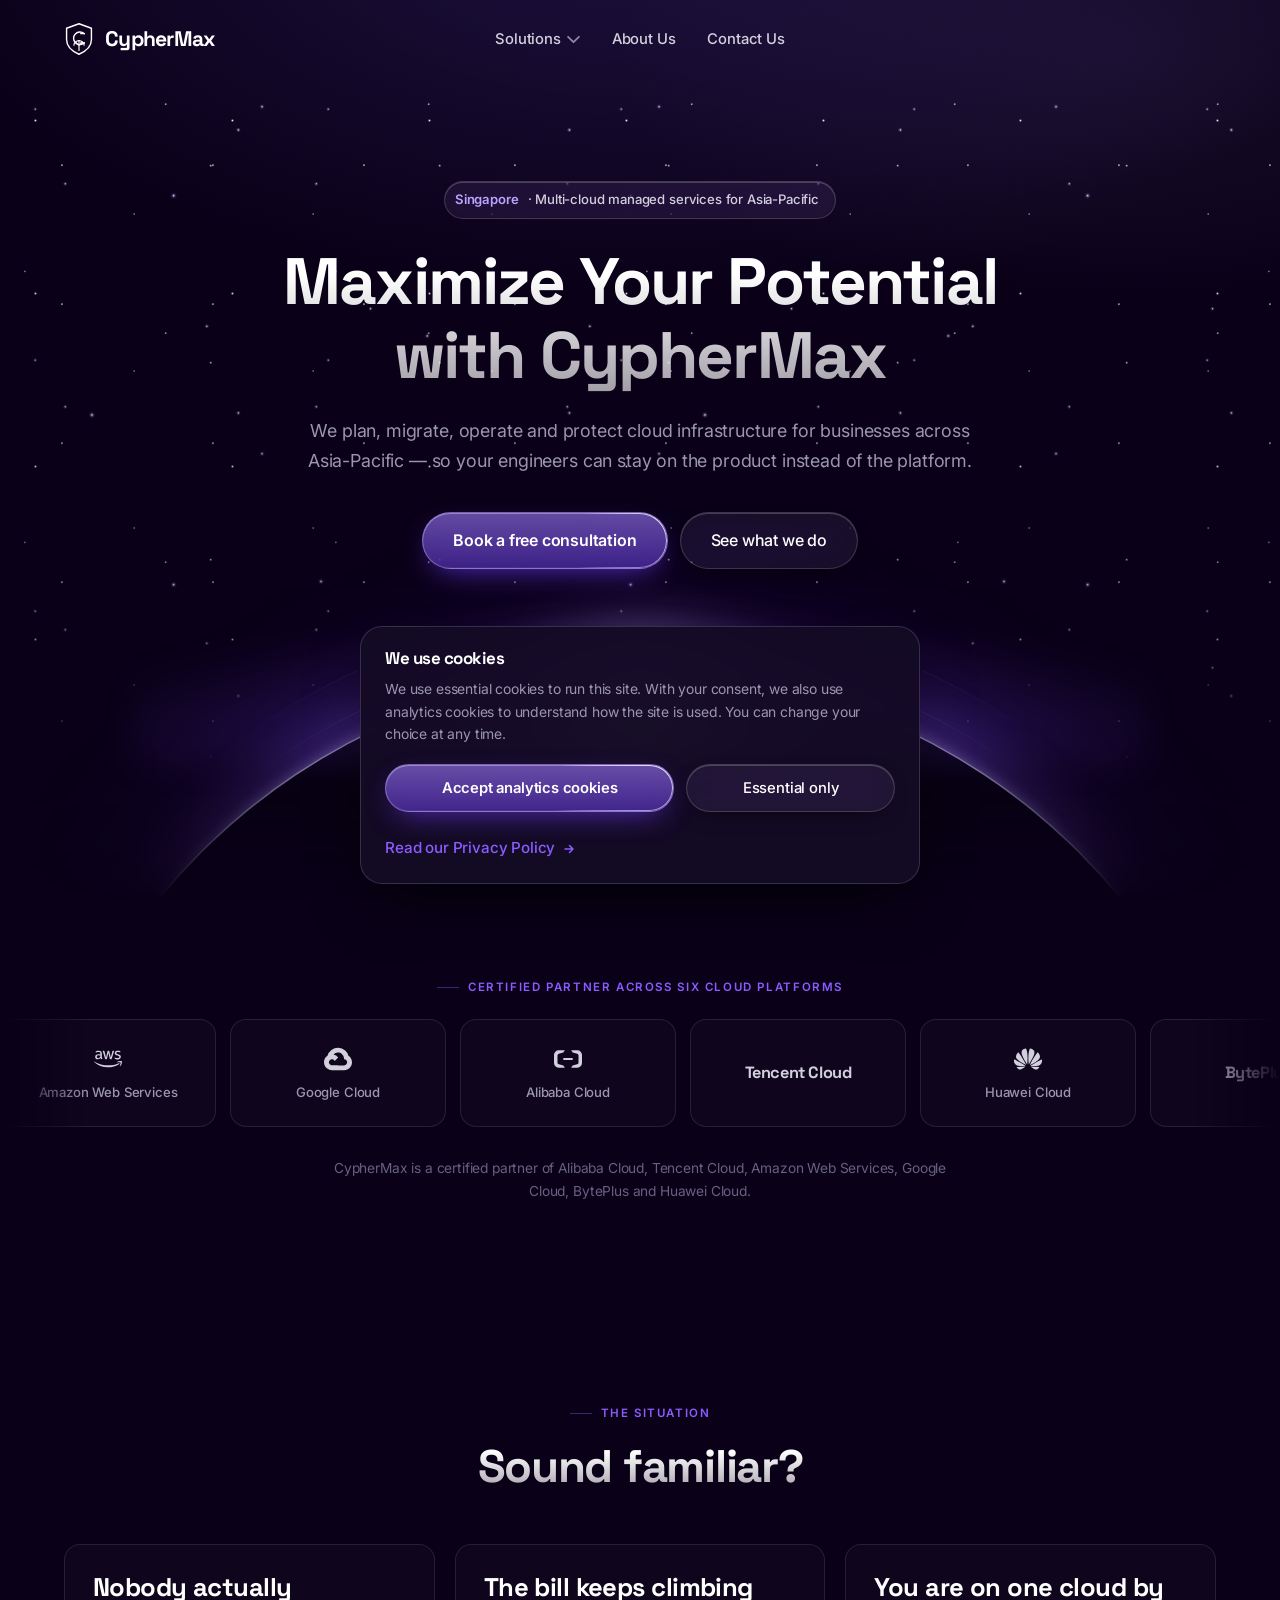
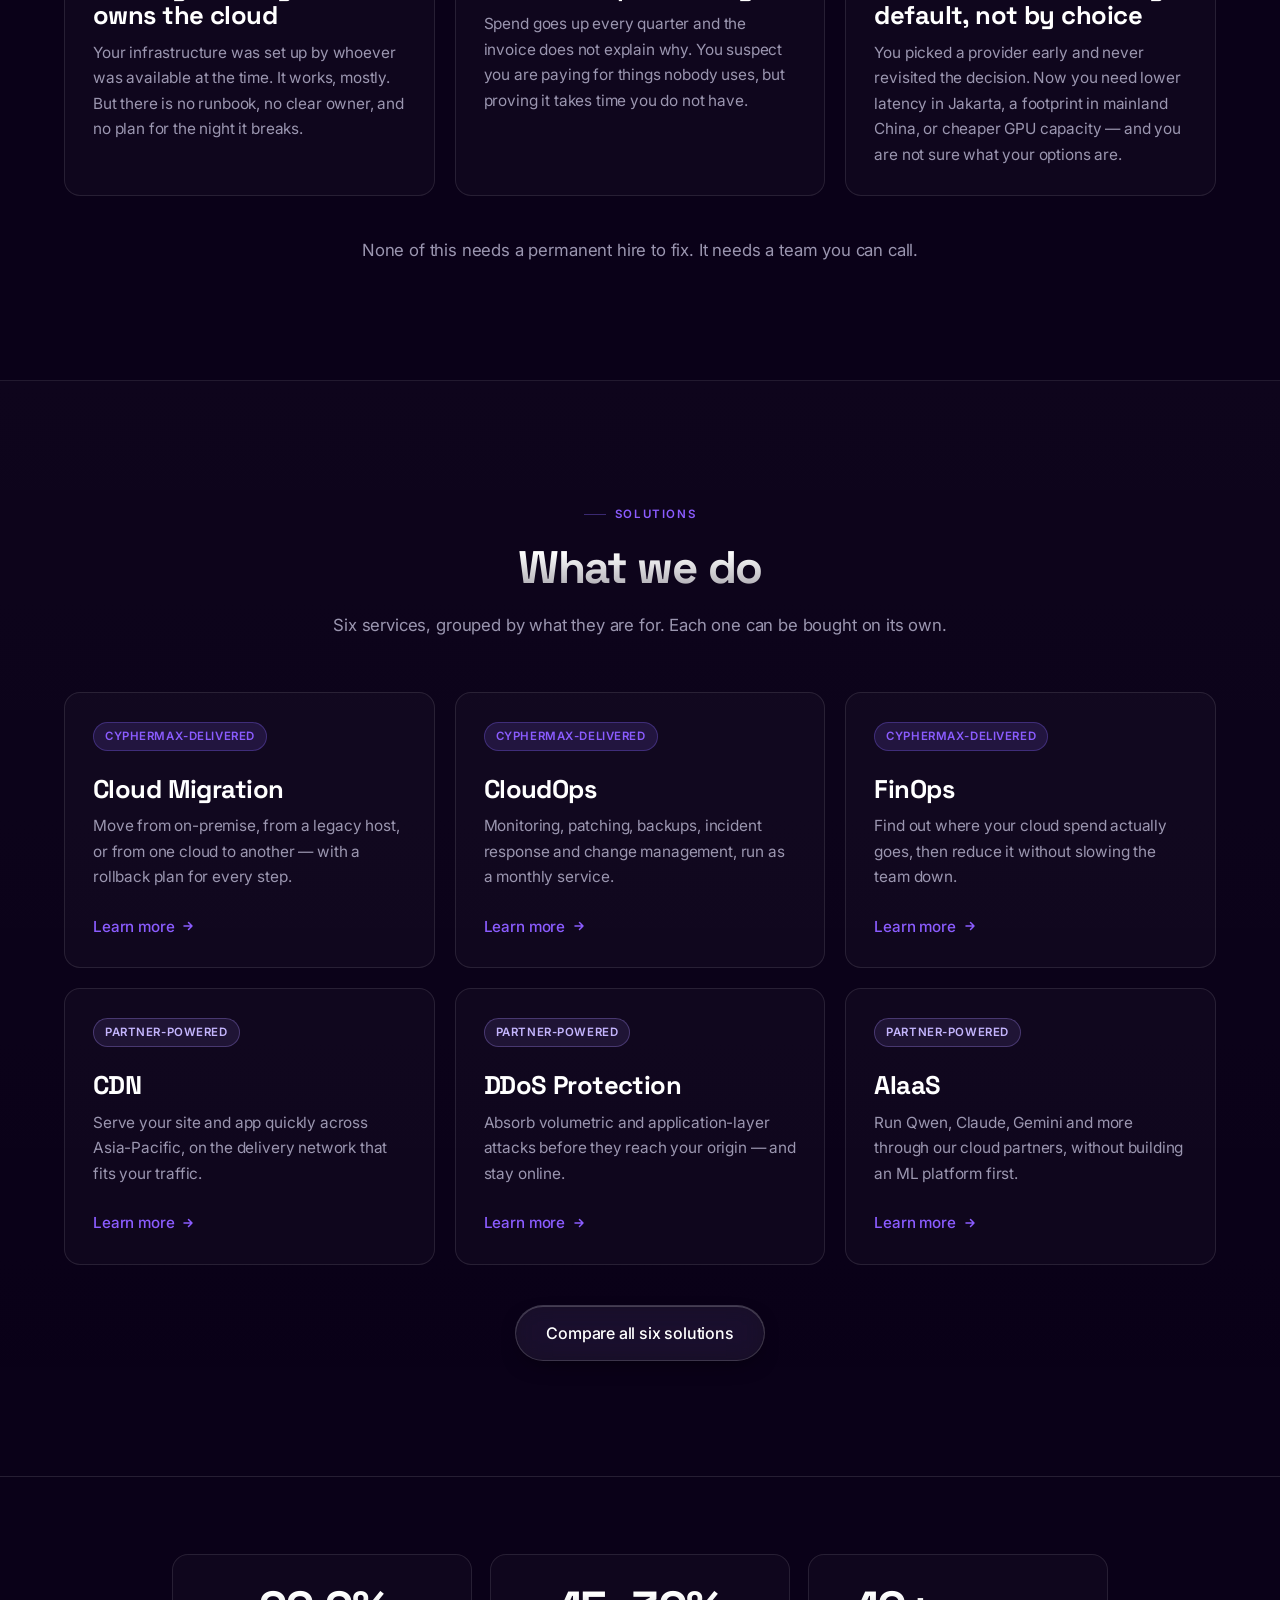
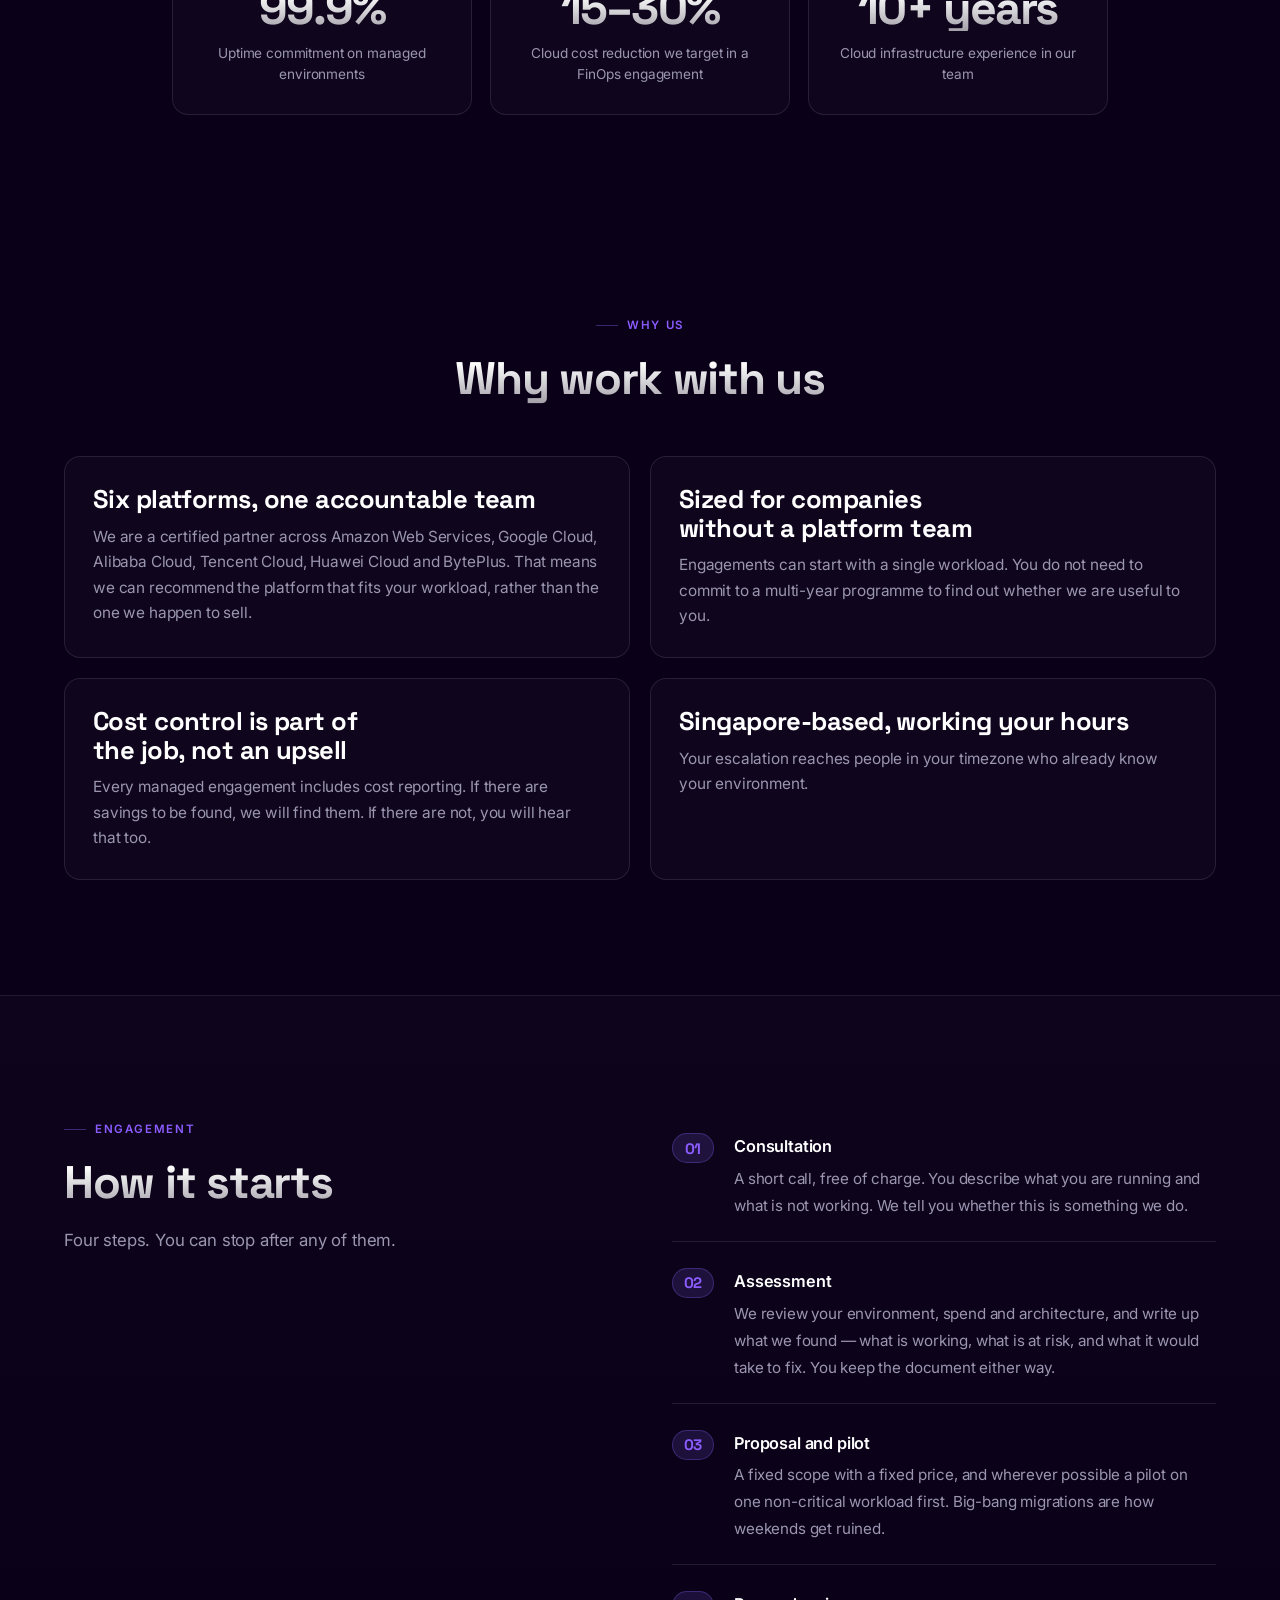
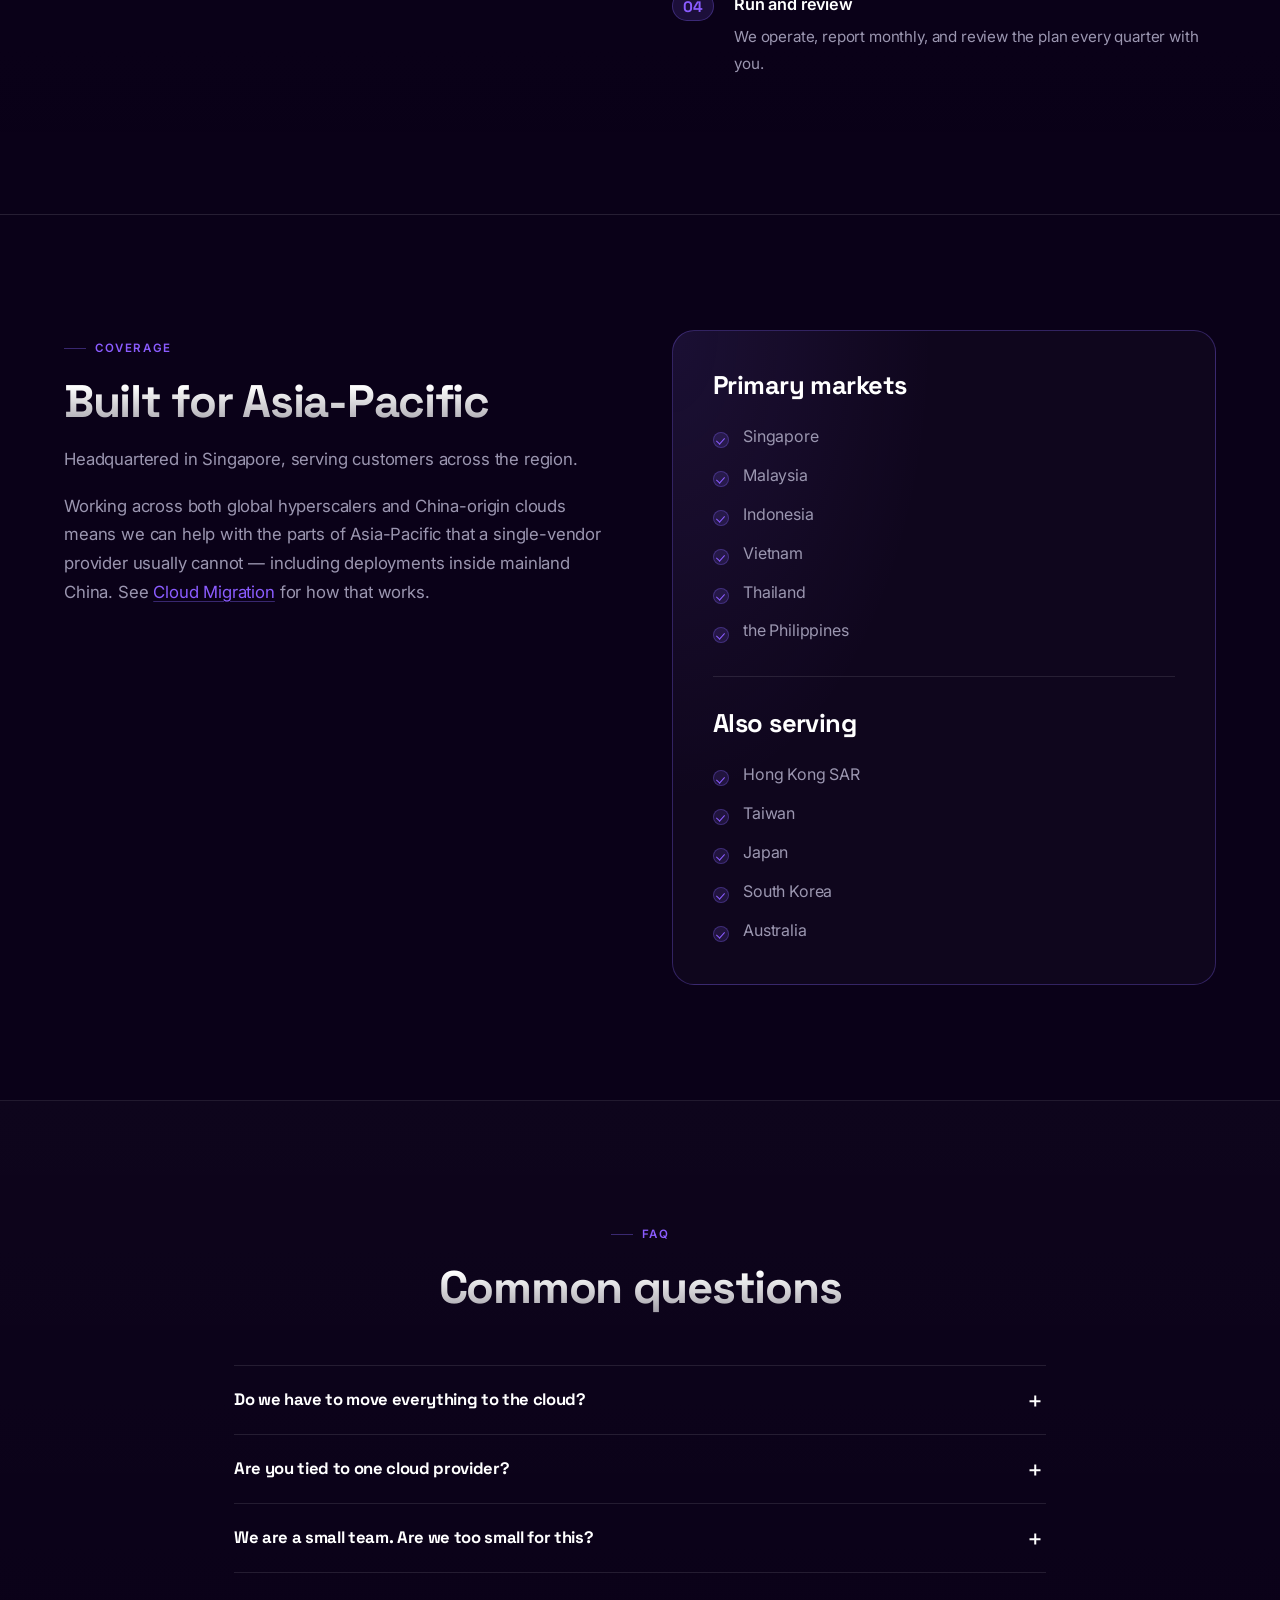
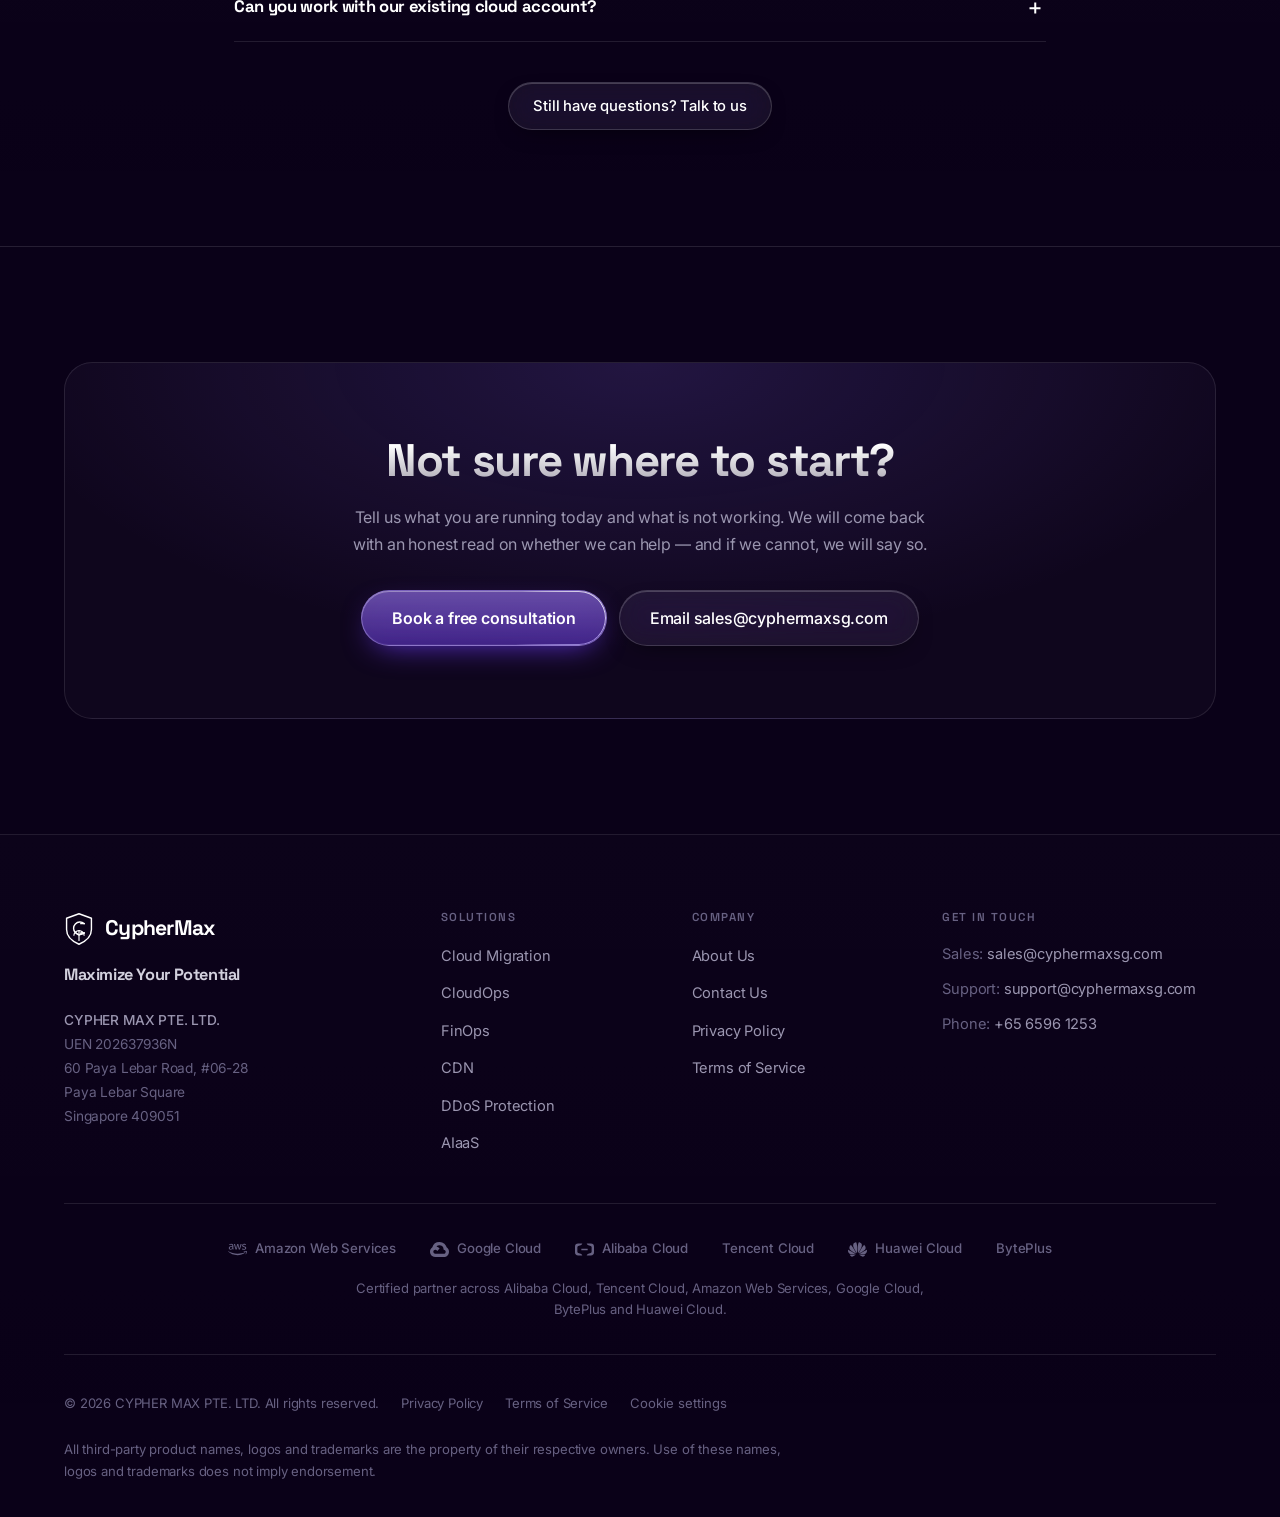
==== index.html @ ac2044a5 "First Commit" ====
<!DOCTYPE html>
<html lang="en-SG">
<head>
<meta charset="utf-8">
<meta name="viewport" content="width=device-width, initial-scale=1">
<title>CypherMax | Multi-Cloud Managed Services in Singapore</title>
<meta name="description" content="Singapore-based multi-cloud managed service provider for Asia-Pacific businesses. Cloud migration, CloudOps, FinOps, CDN, DDoS protection and AIaaS.">
<link rel="canonical" href="https://cyphermaxsg.com/">

<meta property="og:type" content="website">
<meta property="og:site_name" content="CypherMax">
<meta property="og:locale" content="en_SG">
<meta property="og:url" content="https://cyphermaxsg.com/">
<meta property="og:title" content="CypherMax — Maximize Your Potential">
<meta property="og:description" content="Migration, operations, cost control, delivery and protection across six certified cloud platforms.">
<meta property="og:image" content="https://cyphermaxsg.com/assets/og-image.png">
<meta name="twitter:card" content="summary_large_image">
<meta name="twitter:title" content="CypherMax — Maximize Your Potential">
<meta name="twitter:description" content="Migration, operations, cost control, delivery and protection across six certified cloud platforms.">
<meta name="twitter:image" content="https://cyphermaxsg.com/assets/og-image.png">

<link rel="icon" href="assets/favicon.svg" type="image/svg+xml">
<link rel="preconnect" href="https://fonts.googleapis.com">
<link rel="preconnect" href="https://fonts.gstatic.com" crossorigin>
<link rel="stylesheet" href="https://fonts.googleapis.com/css2?family=Inter:wght@400;500;600&family=Space+Grotesk:wght@700&display=swap">
<link rel="stylesheet" href="assets/css/style.css">

<script type="application/ld+json">
{
  "@context": "https://schema.org",
  "@type": "Organization",
  "name": "CypherMax",
  "legalName": "CYPHER MAX PTE. LTD.",
  "url": "https://cyphermaxsg.com/",
  "logo": "https://cyphermaxsg.com/assets/favicon.svg",
  "telephone": "+6565961253",
  "email": "sales@cyphermaxsg.com",
  "areaServed": "Asia-Pacific",
  "address": {
    "@type": "PostalAddress",
    "streetAddress": "60 Paya Lebar Road, #06-28, Paya Lebar Square",
    "addressLocality": "Singapore",
    "postalCode": "409051",
    "addressCountry": "SG"
  }
}
</script>
<script type="application/ld+json">
{
  "@context": "https://schema.org",
  "@type": "FAQPage",
  "mainEntity": [
    { "@type": "Question", "name": "Do we have to move everything to the cloud?", "acceptedAnswer": { "@type": "Answer", "text": "No. A lot of our work is helping teams decide what should move, what should stay, and what should simply be switched off. If the answer is \"leave it where it is,\" we will say so." } },
    { "@type": "Question", "name": "Are you tied to one cloud provider?", "acceptedAnswer": { "@type": "Answer", "text": "No. We hold certified partner status across six platforms, which is exactly why we can give you a straight recommendation. The right answer is sometimes to stay where you are." } },
    { "@type": "Question", "name": "We are a small team. Are we too small for this?", "acceptedAnswer": { "@type": "Answer", "text": "Probably not. Most of our customers have between 10 and 250 staff and no dedicated infrastructure team — that is the situation these services are designed for." } },
    { "@type": "Question", "name": "Can you work with our existing cloud account?", "acceptedAnswer": { "@type": "Answer", "text": "Yes. We can operate inside accounts you already own and pay for directly, or bill partner services through CypherMax, whichever you prefer." } }
  ]
}
</script>
</head>
<body>
<a class="skip-link" href="#main">Skip to content</a>

<div data-component="header" data-active="home"></div>

<main id="main">

  <!-- 4.1 Hero -->
  <section class="hero">
    <div class="hero__sky" aria-hidden="true">
      <div class="hero__stars"></div>
      <div class="hero__horizon">
        <div class="hero__arcs"><span></span><span></span><span></span><span></span><span></span></div>
        <div class="hero__dome"></div>
        <div class="hero__aurora"></div>
      </div>
    </div>
    <div class="container hero__inner">
      <p class="hero__badge">
        <b>Singapore</b> · Multi-cloud managed services for Asia-Pacific
      </p>
      <!-- Controlled break after "Potential" so the long H1 never wraps
           arbitrarily on a narrow screen (spec 4.1 design note). -->
      <h1 class="grad-text">Maximize Your Potential<br>with CypherMax</h1>
      <p class="lede">
        We plan, migrate, operate and protect cloud infrastructure for businesses
        across Asia-Pacific &mdash; so your engineers can stay on the product
        instead of the platform.
      </p>
      <div class="btn-row btn-row--center">
        <a class="btn btn--primary btn--lg" href="contact/index.html">Book a free consultation</a>
        <a class="btn btn--ghost btn--lg" href="solutions/index.html">See what we do</a>
      </div>
    </div>
  </section>

  <!-- 4.2 Trust bar -->
  <div data-component="partner-wall"></div>

  <!-- 4.3 Problem -->
  <section class="section">
    <div class="container">
      <div class="section-head section-head--center">
        <p class="eyebrow eyebrow--center">The situation</p>
        <h2 class="grad-text">Sound familiar?</h2>
      </div>

      <div class="grid grid--3">
        <article class="card card--hover" data-reveal>
          <h3 class="card__title">Nobody actually owns the cloud</h3>
          <p class="card__body">
            Your infrastructure was set up by whoever was available at the time.
            It works, mostly. But there is no runbook, no clear owner, and no plan
            for the night it breaks.
          </p>
        </article>
        <article class="card card--hover" data-reveal>
          <h3 class="card__title">The bill keeps climbing</h3>
          <p class="card__body">
            Spend goes up every quarter and the invoice does not explain why. You
            suspect you are paying for things nobody uses, but proving it takes
            time you do not have.
          </p>
        </article>
        <article class="card card--hover" data-reveal>
          <h3 class="card__title">You are on one cloud by default, not by choice</h3>
          <p class="card__body">
            You picked a provider early and never revisited the decision. Now you
            need lower latency in Jakarta, a footprint in mainland China, or
            cheaper GPU capacity &mdash; and you are not sure what your options are.
          </p>
        </article>
      </div>

      <p class="section-intro center mt-40" style="margin-inline:auto">
        None of this needs a permanent hire to fix. It needs a team you can call.
      </p>
    </div>
  </section>

  <!-- 4.4 Solutions grid -->
  <section class="section section--panel">
    <div class="container">
      <div class="section-head section-head--center">
        <p class="eyebrow eyebrow--center">Solutions</p>
        <h2 class="grad-text">What we do</h2>
        <p class="section-intro">Six services, grouped by what they are for. Each one can be bought on its own.</p>
      </div>

      <div class="grid grid--3">
        <a class="card card--hover" href="solutions/cloud-migration/index.html" data-reveal>
          <span class="tag tag--delivered">CypherMax-delivered</span>
          <h3 class="card__title mt-24">Cloud Migration</h3>
          <p class="card__body">
            Move from on-premise, from a legacy host, or from one cloud to another
            &mdash; with a rollback plan for every step.
          </p>
          <span class="link-arrow mt-24" style="display:inline-flex">Learn more
            <svg width="14" height="14" viewBox="0 0 14 14" fill="none" aria-hidden="true"><path d="M3 7h8M7.5 3.5 11 7l-3.5 3.5" stroke="currentColor" stroke-width="1.5" stroke-linecap="round" stroke-linejoin="round"/></svg>
          </span>
        </a>

        <a class="card card--hover" href="solutions/cloudops/index.html" data-reveal>
          <span class="tag tag--delivered">CypherMax-delivered</span>
          <h3 class="card__title mt-24">CloudOps</h3>
          <p class="card__body">
            Monitoring, patching, backups, incident response and change management,
            run as a monthly service.
          </p>
          <span class="link-arrow mt-24" style="display:inline-flex">Learn more
            <svg width="14" height="14" viewBox="0 0 14 14" fill="none" aria-hidden="true"><path d="M3 7h8M7.5 3.5 11 7l-3.5 3.5" stroke="currentColor" stroke-width="1.5" stroke-linecap="round" stroke-linejoin="round"/></svg>
          </span>
        </a>

        <a class="card card--hover" href="solutions/finops/index.html" data-reveal>
          <span class="tag tag--delivered">CypherMax-delivered</span>
          <h3 class="card__title mt-24">FinOps</h3>
          <p class="card__body">
            Find out where your cloud spend actually goes, then reduce it without
            slowing the team down.
          </p>
          <span class="link-arrow mt-24" style="display:inline-flex">Learn more
            <svg width="14" height="14" viewBox="0 0 14 14" fill="none" aria-hidden="true"><path d="M3 7h8M7.5 3.5 11 7l-3.5 3.5" stroke="currentColor" stroke-width="1.5" stroke-linecap="round" stroke-linejoin="round"/></svg>
          </span>
        </a>

        <a class="card card--hover" href="solutions/cdn/index.html" data-reveal>
          <span class="tag tag--partner">Partner-powered</span>
          <h3 class="card__title mt-24">CDN</h3>
          <p class="card__body">
            Serve your site and app quickly across Asia-Pacific, on the delivery
            network that fits your traffic.
          </p>
          <span class="link-arrow mt-24" style="display:inline-flex">Learn more
            <svg width="14" height="14" viewBox="0 0 14 14" fill="none" aria-hidden="true"><path d="M3 7h8M7.5 3.5 11 7l-3.5 3.5" stroke="currentColor" stroke-width="1.5" stroke-linecap="round" stroke-linejoin="round"/></svg>
          </span>
        </a>

        <a class="card card--hover" href="solutions/ddos-protection/index.html" data-reveal>
          <span class="tag tag--partner">Partner-powered</span>
          <h3 class="card__title mt-24">DDoS Protection</h3>
          <p class="card__body">
            Absorb volumetric and application-layer attacks before they reach your
            origin &mdash; and stay online.
          </p>
          <span class="link-arrow mt-24" style="display:inline-flex">Learn more
            <svg width="14" height="14" viewBox="0 0 14 14" fill="none" aria-hidden="true"><path d="M3 7h8M7.5 3.5 11 7l-3.5 3.5" stroke="currentColor" stroke-width="1.5" stroke-linecap="round" stroke-linejoin="round"/></svg>
          </span>
        </a>

        <a class="card card--hover" href="solutions/aiaas/index.html" data-reveal>
          <span class="tag tag--partner">Partner-powered</span>
          <h3 class="card__title mt-24">AIaaS</h3>
          <p class="card__body">
            Run Qwen, Claude, Gemini and more through our cloud partners, without
            building an ML platform first.
          </p>
          <span class="link-arrow mt-24" style="display:inline-flex">Learn more
            <svg width="14" height="14" viewBox="0 0 14 14" fill="none" aria-hidden="true"><path d="M3 7h8M7.5 3.5 11 7l-3.5 3.5" stroke="currentColor" stroke-width="1.5" stroke-linecap="round" stroke-linejoin="round"/></svg>
          </span>
        </a>
      </div>

      <div class="btn-row btn-row--center mt-40">
        <a class="btn btn--ghost btn--lg" href="solutions/index.html">Compare all six solutions</a>
      </div>
    </div>
  </section>

  <!-- 4.5 Stats band -->
  <div data-component="stats"></div>

  <!-- 4.6 Why CypherMax -->
  <section class="section">
    <div class="container">
      <div class="section-head section-head--center">
        <p class="eyebrow eyebrow--center">Why us</p>
        <h2 class="grad-text">Why work with us</h2>
      </div>

      <div class="grid grid--2">
        <article class="card" data-reveal>
          <h3 class="card__title">Six platforms, one accountable team</h3>
          <p class="card__body">
            We are a certified partner across Amazon Web Services, Google Cloud,
            Alibaba Cloud, Tencent Cloud, Huawei Cloud and BytePlus. That means we
            can recommend the platform that fits your workload, rather than the one
            we happen to sell.
          </p>
        </article>
        <article class="card" data-reveal>
          <h3 class="card__title">Sized for companies without a platform team</h3>
          <p class="card__body">
            Engagements can start with a single workload. You do not need to commit
            to a multi-year programme to find out whether we are useful to you.
          </p>
        </article>
        <article class="card" data-reveal>
          <h3 class="card__title">Cost control is part of the job, not an upsell</h3>
          <p class="card__body">
            Every managed engagement includes cost reporting. If there are savings
            to be found, we will find them. If there are not, you will hear that too.
          </p>
        </article>
        <article class="card" data-reveal>
          <h3 class="card__title">Singapore-based, working your hours</h3>
          <p class="card__body">
            Your escalation reaches people in your timezone who already know your
            environment.<!--
            Appended only when contact.businessHours is set; omitted entirely
            rather than hedged when it is empty (spec 4.6).
         --><span data-param-if="contact.businessHours"> We are available <span data-param="contact.businessHours"></span>.</span>
          </p>
        </article>
      </div>
    </div>
  </section>

  <!-- 4.7 How an engagement works -->
  <section class="section section--panel">
    <div class="container">
      <div class="split">
        <div>
          <p class="eyebrow">Engagement</p>
          <h2 class="grad-text">How it starts</h2>
          <p class="section-intro">Four steps. You can stop after any of them.</p>
        </div>

        <ol class="steps" data-reveal>
          <li>
            <span class="steps__title">Consultation</span>
            <span class="steps__body">
              <span data-param-if="commitments.consultationDuration">A <span data-param="commitments.consultationDuration"></span> call, free of charge.</span><span data-param-else="commitments.consultationDuration">A short call, free of charge.</span>
              You describe what you are running and what is not working. We tell you
              whether this is something we do.
            </span>
          </li>
          <li>
            <span class="steps__title">Assessment</span>
            <span class="steps__body">
              We review your environment, spend and architecture, and write up what
              we found &mdash; what is working, what is at risk, and what it would
              take to fix. You keep the document either way.
            </span>
          </li>
          <li>
            <span class="steps__title">Proposal and pilot</span>
            <span class="steps__body">
              A fixed scope with a fixed price, and wherever possible a pilot on one
              non-critical workload first. Big-bang migrations are how weekends get
              ruined.
            </span>
          </li>
          <li>
            <span class="steps__title">Run and review</span>
            <span class="steps__body">
              We operate, report monthly, and review the plan every quarter with you.
            </span>
          </li>
        </ol>
      </div>
    </div>
  </section>

  <!-- 4.8 Coverage -->
  <section class="section">
    <div class="container">
      <div class="split">
        <div>
          <p class="eyebrow">Coverage</p>
          <h2 class="grad-text">Built for Asia-Pacific</h2>
          <p class="section-intro">
            Headquartered in Singapore, serving customers across the region.
          </p>
          <p class="section-intro">
            Working across both global hyperscalers and China-origin clouds means we
            can help with the parts of Asia-Pacific that a single-vendor provider
            usually cannot &mdash; including deployments inside mainland China. See
            <a class="link-underline" href="solutions/cloud-migration/index.html">Cloud Migration</a>
            for how that works.
          </p>
        </div>

        <div class="panel panel--accent" data-reveal>
          <h3 class="card__title">Primary markets</h3>
          <ul class="check-list mt-24">
            <li>Singapore</li>
            <li>Malaysia</li>
            <li>Indonesia</li>
            <li>Vietnam</li>
            <li>Thailand</li>
            <li>the Philippines</li>
          </ul>
          <hr class="mt-32">
          <h3 class="card__title mt-32">Also serving</h3>
          <ul class="check-list mt-24">
            <li>Hong Kong SAR</li>
            <li>Taiwan</li>
            <li>Japan</li>
            <li>South Korea</li>
            <li>Australia</li>
          </ul>
        </div>
      </div>
    </div>
  </section>

  <!--
    4.9 Customer proof — HIDE UNTIL REAL.
    The component is built but gated behind features.customerProof, which ships
    false. Do not switch it on until there is a real, written, approved
    reference: an empty or fabricated proof section is worse than none. A
    customer logo also needs that customer's written permission, obtained at
    the same time as the quote.
  -->
  <section class="section" data-feature="customerProof">
    <div class="container">
      <div class="section-head section-head--center">
        <h2 class="grad-text">What customers say</h2>
      </div>
      <div class="panel center">
        <p class="lede" style="margin-inline:auto">&ldquo;&rdquo;</p>
        <p class="faint mt-24">&mdash;</p>
      </div>
    </div>
  </section>

  <!-- 4.10 Home FAQ -->
  <section class="section section--panel">
    <div class="container container--narrow">
      <div class="section-head section-head--center">
        <p class="eyebrow eyebrow--center">FAQ</p>
        <h2 class="grad-text">Common questions</h2>
      </div>

      <div class="faq">
        <div class="faq__item">
          <button class="faq__q" type="button" aria-expanded="false" aria-controls="faq-home-1">
            Do we have to move everything to the cloud?
            <span class="faq__icon" aria-hidden="true"></span>
          </button>
          <div class="faq__a" id="faq-home-1" data-open="false"><div>
            <p>No. A lot of our work is helping teams decide what should move, what
            should stay, and what should simply be switched off. If the answer is
            &ldquo;leave it where it is,&rdquo; we will say so.</p>
          </div></div>
        </div>

        <div class="faq__item">
          <button class="faq__q" type="button" aria-expanded="false" aria-controls="faq-home-2">
            Are you tied to one cloud provider?
            <span class="faq__icon" aria-hidden="true"></span>
          </button>
          <div class="faq__a" id="faq-home-2" data-open="false"><div>
            <p>No. We hold certified partner status across six platforms, which is
            exactly why we can give you a straight recommendation. The right answer
            is sometimes to stay where you are.</p>
          </div></div>
        </div>

        <div class="faq__item">
          <button class="faq__q" type="button" aria-expanded="false" aria-controls="faq-home-3">
            We are a small team. Are we too small for this?
            <span class="faq__icon" aria-hidden="true"></span>
          </button>
          <div class="faq__a" id="faq-home-3" data-open="false"><div>
            <p>Probably not. Most of our customers have between 10 and 250 staff and
            no dedicated infrastructure team &mdash; that is the situation these
            services are designed for.</p>
          </div></div>
        </div>

        <div class="faq__item">
          <!-- TBD (register 17, "Service scope"): confirm which commercial
               arrangements are actually supported at launch before this answer
               is relied on in a sales conversation. -->
          <button class="faq__q" type="button" aria-expanded="false" aria-controls="faq-home-4">
            Can you work with our existing cloud account?
            <span class="faq__icon" aria-hidden="true"></span>
          </button>
          <div class="faq__a" id="faq-home-4" data-open="false"><div>
            <p>Yes. We can operate inside accounts you already own and pay for
            directly, or bill partner services through CypherMax, whichever you
            prefer.</p>
          </div></div>
        </div>
      </div>

      <div class="btn-row btn-row--center mt-40">
        <a class="btn btn--ghost" href="contact/index.html">Still have questions? Talk to us</a>
      </div>
    </div>
  </section>

  <!-- 4.11 Closing -->
  <div data-component="cta-band"></div>

</main>

<div data-component="footer"></div>

<!-- 3.6 Cookie banner -->

<script src="assets/js/params.js"></script>
<script src="assets/js/marks.js"></script>
<script src="assets/js/site.js"></script>
</body>
</html>
---- assets/css/style.css ----
/* ==========================================================================
   CypherMax — design system
   --------------------------------------------------------------------------
   Visual language adapted from the wope.com reference: deep violet-black base,
   a glowing horizon behind the home hero, gradient-filled headings, hairline
   borders, and frosted-glass controls.

   Palette follows the reference directly — #0a0118 ground, #713dff accent.
   Note this is warmer than the navy shield mark; once the designer confirms the
   brand hex values (spec B8), expect to retune --accent and the horizon glow
   together, since the glow is built from the accent family.

   Type: Space Grotesk (display) + Inter (UI/body). The reference uses Rebond
   Grotesque, which is a licensed commercial face from Extratype and cannot be
   used without a purchased licence — Space Grotesk is the closest open
   substitute at the weights and tracking we need.
   ========================================================================== */

/* --------------------------------------------------------------------------
   1. Tokens
   -------------------------------------------------------------------------- */
:root {
  /* Surface ramp — deep violet-black, matching the reference */
  --bg:             #0a0118;
  --bg-elev:        #140b25;
  --bg-panel:       #170d2a;

  --surface-1:      rgba(255, 255, 255, .022);
  --surface-2:      rgba(255, 255, 255, .04);
  --surface-3:      rgba(255, 255, 255, .06);

  --border:         rgba(255, 255, 255, .10);
  --border-strong:  rgba(169, 163, 194, .24);
  --border-accent:  rgba(133, 102, 255, .30);

  /* Text ramp */
  --text:           #ffffff;
  --text-2:         #d2d0dd;
  --text-muted:     #9b96b0;
  --text-faint:     #676182;

  /* Accent */
  --accent:         #8b5cff;
  --accent-2:       #b9a3ff;
  --accent-soft:    rgba(133, 102, 255, .15);
  --accent-line:    rgba(133, 102, 255, .38);
  --accent-grad:    linear-gradient(120deg, #713dff 0%, #9d6bff 100%);

  /* Status */
  --danger:         #ff6b6b;
  --danger-soft:    rgba(255, 107, 107, .12);

  /* Type */
  --font-display: 'Space Grotesk', 'Inter', system-ui, -apple-system, 'Segoe UI', sans-serif;
  --font-body:    'Inter', system-ui, -apple-system, 'Segoe UI', Roboto, sans-serif;

  /* Rhythm */
  --container: 1200px;
  --gutter: 24px;
  --section-y: clamp(72px, 9vw, 124px);
  --radius-sm: 10px;
  --radius:    16px;
  --radius-lg: 22px;
  --radius-pill: 999px;

  /* The reference's signature control glow: a soft radial lift from below. */
  --glow-inset: radial-gradient(107.5% 107.5% at 50% 215%, rgba(255, 255, 255, .22) 0%, rgba(255, 255, 255, 0) 100%);

  --ease: cubic-bezier(.22, .61, .36, 1);
}

/* --------------------------------------------------------------------------
   2. Reset & base
   -------------------------------------------------------------------------- */
*, *::before, *::after { box-sizing: border-box; }

html {
  scroll-behavior: smooth;
  /* Offset for the sticky header when jumping to an anchor. */
  scroll-padding-top: 96px;
  -webkit-text-size-adjust: 100%;
}

body {
  margin: 0;
  background: var(--bg);
  color: var(--text-2);
  font-family: var(--font-body);
  font-size: 16px;
  line-height: 1.65;
  font-weight: 400;
  letter-spacing: -.01em;
  -webkit-font-smoothing: antialiased;
  -moz-osx-font-smoothing: grayscale;
  overflow-x: hidden;
}

/* Ambient glow behind the whole page, strongest at the top. */
body::before {
  content: '';
  position: fixed;
  inset: 0;
  pointer-events: none;
  z-index: 0;
  background:
    radial-gradient(60% 42% at 50% -8%, rgba(133, 102, 255, .16) 0%, rgba(133, 102, 255, 0) 100%),
    radial-gradient(40% 30% at 88% 6%, rgba(185, 163, 255, .08) 0%, rgba(185, 163, 255, 0) 100%);
}

main, header, footer { position: relative; z-index: 1; }

img, svg { max-width: 100%; display: block; }
img { height: auto; }

a { color: inherit; text-decoration: none; }

button { font: inherit; color: inherit; }

hr {
  border: 0;
  height: 1px;
  background: var(--border);
  margin: 0;
}

/* Visible focus for keyboard users — never removed, only restyled (spec 19). */
:focus-visible {
  outline: 2px solid var(--accent);
  outline-offset: 3px;
  border-radius: 4px;
}
:focus:not(:focus-visible) { outline: none; }

::selection { background: rgba(133, 102, 255, .32); color: #fff; }

/* Skip link — first tab stop on every page. */
.skip-link {
  position: absolute;
  left: 16px;
  top: -80px;
  z-index: 200;
  padding: 12px 20px;
  border-radius: var(--radius-sm);
  background: var(--accent);
  color: #12042a;
  font-weight: 600;
  transition: top .2s var(--ease);
}
.skip-link:focus { top: 16px; }

.visually-hidden {
  position: absolute !important;
  width: 1px; height: 1px;
  padding: 0; margin: -1px;
  overflow: hidden;
  clip: rect(0 0 0 0);
  white-space: nowrap;
  border: 0;
}

/* --------------------------------------------------------------------------
   3. Typography
   -------------------------------------------------------------------------- */
h1, h2, h3, h4, h5 {
  font-family: var(--font-display);
  font-weight: 700;
  color: var(--text);
  letter-spacing: -.028em;
  line-height: 1.12;
  margin: 0;
  text-wrap: balance;
}

h1 { font-size: clamp(2.35rem, 5.4vw, 4.1rem); }
h2 { font-size: clamp(1.85rem, 3.6vw, 2.85rem); }
h3 { font-size: clamp(1.25rem, 2vw, 1.6rem); letter-spacing: -.022em; }
h4 { font-size: 1.125rem; letter-spacing: -.018em; line-height: 1.3; }

p { margin: 0; }

/* The reference's signature heading treatment: a vertical white-to-translucent
   gradient clipped to the glyphs, which reads as a soft light from above. */
.grad-text {
  background: linear-gradient(180deg, #ffffff 20%, rgba(255, 255, 255, .62) 100%);
  -webkit-background-clip: text;
  background-clip: text;
  color: transparent;
  /* Fallback for engines without background-clip:text support. */
  -webkit-text-fill-color: transparent;
}

.accent-text {
  background: var(--accent-grad);
  -webkit-background-clip: text;
  background-clip: text;
  color: transparent;
  -webkit-text-fill-color: transparent;
}

.lede {
  font-size: clamp(1.02rem, 1.4vw, 1.2rem);
  line-height: 1.68;
  color: var(--text-muted);
  max-width: 62ch;
}

.section-intro {
  color: var(--text-muted);
  font-size: 1.05rem;
  line-height: 1.7;
  max-width: 64ch;
  margin-top: 18px;
}

.muted { color: var(--text-muted); }
.faint { color: var(--text-faint); font-size: .875rem; }

/* Small caps label used above section headings. */
.eyebrow {
  display: inline-flex;
  align-items: center;
  gap: 9px;
  font-family: var(--font-body);
  font-size: .72rem;
  font-weight: 600;
  letter-spacing: .14em;
  text-transform: uppercase;
  color: var(--accent);
  margin-bottom: 18px;
}
.eyebrow::before {
  content: '';
  width: 22px;
  height: 1px;
  background: var(--accent-line);
}
.eyebrow--center { justify-content: center; }

/* --------------------------------------------------------------------------
   4. Layout
   -------------------------------------------------------------------------- */
.container {
  width: 100%;
  max-width: var(--container);
  margin: 0 auto;
  padding-inline: var(--gutter);
}
.container--narrow { max-width: 860px; }

.section { padding-block: var(--section-y); }
.section--tight { padding-block: clamp(52px, 6vw, 80px); }

/* A panel one step up from the page background, used to break up long pages. */
.section--panel {
  background: linear-gradient(180deg, rgba(255, 255, 255, .018) 0%, rgba(255, 255, 255, 0) 100%);
  border-block: 1px solid var(--border);
}

.section-head { margin-bottom: 52px; }
.section-head--center { text-align: center; }
.section-head--center .section-intro { margin-inline: auto; }

.grid { display: grid; gap: 20px; }
.grid--2 { grid-template-columns: repeat(2, 1fr); }
.grid--3 { grid-template-columns: repeat(3, 1fr); }
.grid--4 { grid-template-columns: repeat(4, 1fr); }

.stack { display: grid; gap: 16px; }
.stack--lg { gap: 28px; }

/* --------------------------------------------------------------------------
   5. Buttons
   -------------------------------------------------------------------------- */
.btn {
  position: relative;
  display: inline-flex;
  align-items: center;
  justify-content: center;
  gap: 9px;
  /* 44px min height — tap-target floor from spec 19. */
  min-height: 44px;
  padding: 11px 24px;
  border-radius: var(--radius-pill);
  border: 1px solid transparent;
  font-family: var(--font-body);
  font-size: .925rem;
  font-weight: 500;
  letter-spacing: -.012em;
  cursor: pointer;
  white-space: nowrap;
  transition: transform .18s var(--ease), box-shadow .22s var(--ease),
              background-color .22s var(--ease), border-color .22s var(--ease),
              color .22s var(--ease);
}
.btn:active { transform: translateY(1px); }

/* Frosted violet glass. Reads as the primary action through tint and glow
   rather than through a flat opaque fill. */
.btn--primary {
  background-color: rgba(129, 85, 255, .30);
  background-image:
    var(--glow-inset),
    linear-gradient(180deg, rgba(178, 148, 255, .40) 0%, rgba(113, 61, 255, .22) 100%);
  backdrop-filter: blur(14px) saturate(160%);
  -webkit-backdrop-filter: blur(14px) saturate(160%);
  border-color: rgba(198, 178, 255, .42);
  color: #fff;
  font-weight: 600;
  box-shadow:
    inset 0 1px 0 rgba(255, 255, 255, .34),
    inset 0 -1px 0 rgba(255, 255, 255, .06),
    0 10px 30px -12px rgba(113, 61, 255, .85);
}
.btn--primary:hover {
  background-color: rgba(143, 101, 255, .40);
  border-color: rgba(214, 200, 255, .56);
  box-shadow:
    inset 0 1px 0 rgba(255, 255, 255, .44),
    inset 0 -1px 0 rgba(255, 255, 255, .08),
    0 14px 40px -12px rgba(133, 102, 255, 1);
  transform: translateY(-1px);
}

/* Clear glass — the reference's default control: faint fill, hairline border,
   a blurred backdrop and a radial lift from below that reads as an inner glow. */
.btn--ghost {
  background-color: rgba(255, 255, 255, .055);
  background-image: var(--glow-inset);
  backdrop-filter: blur(14px) saturate(150%);
  -webkit-backdrop-filter: blur(14px) saturate(150%);
  border-color: rgba(255, 255, 255, .16);
  color: var(--text);
  box-shadow:
    inset 0 1px 0 rgba(255, 255, 255, .20),
    0 8px 26px -14px rgba(0, 0, 0, .9);
}
.btn--ghost:hover {
  background-color: rgba(255, 255, 255, .10);
  border-color: rgba(255, 255, 255, .28);
  box-shadow:
    inset 0 1px 0 rgba(255, 255, 255, .28),
    0 10px 30px -14px rgba(0, 0, 0, .9);
  transform: translateY(-1px);
}

.btn--quiet {
  background: transparent;
  color: var(--text-2);
  padding-inline: 14px;
}
.btn--quiet:hover { color: var(--text); }

.btn--lg { min-height: 52px; padding: 14px 30px; font-size: 1rem; }
.btn--block { width: 100%; }

/* --- Light travelling around the border ----------------------------------
   A conic gradient rotated by an animated custom property, masked down to the
   1px border ring so only the edge lights up. --btn-angle has to be registered
   with @property to be interpolable; where that (or mask-composite) is missing,
   the whole effect is simply skipped and the static glass border remains.
   The primary CTA flows continuously; quieter buttons flow on hover/focus, so
   a page full of buttons does not shimmer all at once.
   -------------------------------------------------------------------------- */
@property --btn-angle {
  syntax: '<angle>';
  initial-value: 0deg;
  inherits: false;
}

@supports (mask-composite: exclude) or (-webkit-mask-composite: xor) {
  .btn--primary::after,
  .btn--ghost::after {
    content: '';
    position: absolute;
    inset: 0;
    border-radius: inherit;
    padding: 1px;
    background: conic-gradient(from var(--btn-angle),
      transparent 0deg,
      transparent 55deg,
      rgba(255, 255, 255, .95) 84deg,
      rgba(196, 178, 255, .85) 100deg,
      transparent 130deg,
      transparent 360deg);
    -webkit-mask: linear-gradient(#000 0 0) content-box, linear-gradient(#000 0 0);
    mask: linear-gradient(#000 0 0) content-box, linear-gradient(#000 0 0);
    -webkit-mask-composite: xor;
    mask-composite: exclude;
    pointer-events: none;
    opacity: 0;
    transition: opacity .3s var(--ease);
  }

  .btn--primary::after {
    opacity: .9;
    animation: btn-border-flow 4.5s linear infinite;
  }
  .btn--primary:hover::after { opacity: 1; animation-duration: 2.2s; }

  /* Quieter buttons light up only when pointed at or focused. */
  .btn--ghost:hover::after,
  .btn--ghost:focus-visible::after {
    opacity: .85;
    animation: btn-border-flow 2.6s linear infinite;
  }
}

@keyframes btn-border-flow {
  to { --btn-angle: 360deg; }
}

.btn-row {
  display: flex;
  flex-wrap: wrap;
  gap: 12px;
  align-items: center;
}
.btn-row--center { justify-content: center; }

/* Text link with a travelling arrow. */
.link-arrow {
  display: inline-flex;
  align-items: center;
  gap: 7px;
  color: var(--accent);
  font-weight: 500;
  font-size: .95rem;
}
.link-arrow svg { transition: transform .2s var(--ease); }
.link-arrow:hover svg { transform: translateX(4px); }

.link-underline {
  color: var(--accent);
  text-decoration: underline;
  text-underline-offset: 3px;
  text-decoration-thickness: 1px;
  text-decoration-color: var(--accent-line);
}
.link-underline:hover { text-decoration-color: var(--accent); }

/* --------------------------------------------------------------------------
   6. Cards
   -------------------------------------------------------------------------- */
/* Spotlight strength, driven by hover. Registered so it can be transitioned;
   without @property it snaps instead of fading, which is an acceptable
   degradation. */
@property --card-spot {
  syntax: '<number>';
  initial-value: 0;
  inherits: false;
}

.card {
  position: relative;
  padding: 28px;
  border-radius: var(--radius);
  border: 1px solid var(--border);
  background: var(--surface-1);
  transition: border-color .25s var(--ease), background-color .25s var(--ease),
              transform .25s var(--ease);
}

/* Top-edge highlight, brightest in the middle — the reference uses this to
   suggest a light source above the card. */
.card::before {
  content: '';
  position: absolute;
  inset-inline: 18%;
  top: -1px;
  height: 1px;
  background: linear-gradient(90deg, transparent, rgba(255, 255, 255, .32), transparent);
  opacity: 0;
  transform: scaleX(.4);
  transition: opacity .35s var(--ease), transform .45s var(--ease);
}

/* Hover: the card lifts, the rim warms, a violet glow pools underneath, and a
   soft spotlight follows the cursor across the surface. The spotlight is a
   background layer rather than an overlay, so it never sits on top of the text.
   --mx / --my are set by initCardSpotlight() in site.js. */
.card--hover {
  --card-spot: 0;
  background-image: radial-gradient(
    260px circle at var(--mx, 50%) var(--my, 0%),
    rgba(167, 139, 250, calc(.22 * var(--card-spot))) 0%,
    transparent 72%);
  transition: border-color .3s var(--ease), background-color .3s var(--ease),
              transform .38s var(--ease), box-shadow .38s var(--ease),
              --card-spot .35s var(--ease);
}
.card--hover:hover {
  --card-spot: 1;
  border-color: rgba(185, 163, 255, .45);
  background-color: var(--surface-2);
  transform: translateY(-6px);
  box-shadow: 0 20px 52px -22px rgba(113, 61, 255, .65),
              0 0 0 1px rgba(185, 163, 255, .1);
}
.card--hover:hover::before { opacity: 1; transform: scaleX(1); }

/* The "Learn more" arrow travels further on card hover than on its own. */
.card--hover:hover .link-arrow svg { transform: translateX(6px); }

.card__title { margin-bottom: 10px; }
.card__body { color: var(--text-muted); font-size: .96rem; line-height: 1.66; }

/* Icon chip inside a card. */
.card__icon {
  width: 42px;
  height: 42px;
  display: grid;
  place-items: center;
  border-radius: 11px;
  margin-bottom: 18px;
  background: var(--accent-soft);
  border: 1px solid var(--border-accent);
  color: var(--accent);
}
.card__icon svg { width: 20px; height: 20px; }

/* Small pill tag, used for the delivery-model distinction (spec 1.7). */
.tag {
  display: inline-flex;
  align-items: center;
  gap: 6px;
  padding: 4px 11px;
  border-radius: var(--radius-pill);
  font-size: .715rem;
  font-weight: 600;
  letter-spacing: .05em;
  text-transform: uppercase;
  border: 1px solid var(--border);
  color: var(--text-muted);
  background: var(--surface-2);
}
.tag--delivered { color: var(--accent); border-color: var(--border-accent); background: var(--accent-soft); }
.tag--partner { color: #c4b5fd; border-color: rgba(167, 139, 250, .3); background: rgba(167, 139, 250, .1); }

/* --------------------------------------------------------------------------
   7. Header
   -------------------------------------------------------------------------- */
.site-header {
  position: sticky;
  top: 0;
  z-index: 100;
  border-bottom: 1px solid transparent;
  transition: background-color .3s var(--ease), border-color .3s var(--ease),
              backdrop-filter .3s var(--ease);
}
/* Reduced height and a backdrop once the page scrolls (spec 3.1). */
.site-header.is-stuck {
  background: rgba(10, 1, 24, .78);
  backdrop-filter: saturate(160%) blur(14px);
  -webkit-backdrop-filter: saturate(160%) blur(14px);
  border-bottom-color: var(--border);
}

.site-header__inner {
  display: flex;
  align-items: center;
  gap: 28px;
  height: 78px;
  transition: height .3s var(--ease);
}
.site-header.is-stuck .site-header__inner { height: 64px; }

/* The logo and the right-hand slot each take an equal flexible share, which
   keeps the nav optically centred in the bar whatever the logo's width. */
.logo {
  display: inline-flex;
  align-items: center;
  gap: 11px;
  color: var(--text);
  flex: 1 1 0;
}
.logo__mark { width: 30px; height: 34px; color: var(--text); }
.logo__word {
  font-family: var(--font-display);
  font-size: 1.32rem;
  font-weight: 700;
  letter-spacing: -.035em;
}

.site-nav { flex: 0 0 auto; display: flex; align-items: center; gap: 4px; }

.site-nav__link {
  display: inline-flex;
  align-items: center;
  gap: 6px;
  padding: 9px 14px;
  border-radius: var(--radius-pill);
  font-size: .925rem;
  font-weight: 500;
  color: var(--text-2);
  transition: color .2s var(--ease), background-color .2s var(--ease);
}
.site-nav__link:hover,
.site-nav__link[aria-current='page'] { color: var(--text); background: var(--surface-2); }
.site-nav__link svg { width: 13px; height: 13px; opacity: .65; transition: transform .22s var(--ease); }

.site-header__actions {
  flex: 1 1 0;
  display: flex;
  align-items: center;
  justify-content: flex-end;
  gap: 10px;
}

/* --- Solutions dropdown --- */
.has-dropdown { position: relative; }
.has-dropdown:hover .site-nav__link svg,
.has-dropdown.is-open .site-nav__link svg { transform: rotate(180deg); }

.dropdown {
  position: absolute;
  top: calc(100% + 10px);
  left: 50%;
  transform: translate(-50%, -8px);
  width: min(680px, calc(100vw - 40px));
  padding: 22px;
  border-radius: var(--radius-lg);
  border: 1px solid var(--border);
  background: rgba(20, 11, 37, .96);
  backdrop-filter: saturate(160%) blur(18px);
  -webkit-backdrop-filter: saturate(160%) blur(18px);
  box-shadow: 0 28px 70px -22px rgba(0, 0, 0, .92);
  opacity: 0;
  visibility: hidden;
  pointer-events: none;
  /* visibility flips instantly on open (so the panel is focusable straight
     away) and is held back until the fade finishes on close. */
  transition: opacity .2s var(--ease), transform .2s var(--ease), visibility 0s linear .2s;
}
.has-dropdown:hover .dropdown,
.has-dropdown.is-open .dropdown,
.dropdown:focus-within {
  opacity: 1;
  visibility: visible;
  pointer-events: auto;
  transform: translate(-50%, 0);
  transition: opacity .2s var(--ease), transform .2s var(--ease), visibility 0s;
}

.dropdown__cols { display: grid; grid-template-columns: 1fr 1fr; gap: 20px; }
.dropdown__group-title {
  font-size: .7rem;
  font-weight: 600;
  letter-spacing: .13em;
  text-transform: uppercase;
  color: var(--text-faint);
  padding: 0 12px;
  margin-bottom: 8px;
}
.dropdown__item {
  display: block;
  padding: 11px 12px;
  border-radius: var(--radius-sm);
  transition: background-color .18s var(--ease);
}
.dropdown__item:hover { background: var(--surface-2); }
.dropdown__item-name {
  display: block;
  font-weight: 600;
  font-size: .94rem;
  color: var(--text);
  margin-bottom: 2px;
}
.dropdown__item-desc { display: block; font-size: .83rem; color: var(--text-muted); line-height: 1.45; }
.dropdown__foot {
  margin-top: 18px;
  padding-top: 16px;
  border-top: 1px solid var(--border);
  padding-inline: 12px;
}

/* --- Mobile nav --- */
.nav-toggle {
  display: none;
  width: 44px;
  height: 44px;
  align-items: center;
  justify-content: center;
  border-radius: var(--radius-pill);
  border: 1px solid var(--border);
  background: var(--surface-2);
  background-image: var(--glow-inset);
  cursor: pointer;
}
.nav-toggle svg { width: 18px; height: 18px; }
.nav-toggle .icon-close { display: none; }
.nav-toggle[aria-expanded='true'] .icon-close { display: block; }
.nav-toggle[aria-expanded='true'] .icon-open { display: none; }

.mobile-nav {
  display: none;
  position: fixed;
  inset: 78px 0 0;
  z-index: 99;
  background: var(--bg);
  overflow-y: auto;
  padding: 20px var(--gutter) 40px;
}
.mobile-nav.is-open { display: block; }

.mobile-nav__link {
  display: block;
  padding: 15px 4px;
  font-size: 1.06rem;
  font-weight: 500;
  color: var(--text);
  border-bottom: 1px solid var(--border);
}
.mobile-acc__trigger {
  display: flex;
  align-items: center;
  justify-content: space-between;
  width: 100%;
  padding: 15px 4px;
  font-size: 1.06rem;
  font-weight: 500;
  color: var(--text);
  background: none;
  border: 0;
  border-bottom: 1px solid var(--border);
  cursor: pointer;
  text-align: left;
}
.mobile-acc__trigger svg { width: 14px; height: 14px; transition: transform .24s var(--ease); }
.mobile-acc__trigger[aria-expanded='true'] svg { transform: rotate(180deg); }
.mobile-acc__panel { display: none; padding: 6px 0 12px 4px; }
.mobile-acc__panel.is-open { display: block; }
.mobile-acc__panel a {
  display: block;
  padding: 11px 12px;
  font-size: .95rem;
  color: var(--text-muted);
  border-radius: var(--radius-sm);
}
.mobile-acc__panel a:hover { color: var(--text); background: var(--surface-2); }
.mobile-nav__actions { margin-top: 26px; display: grid; gap: 12px; }

/* --------------------------------------------------------------------------
   8. Hero
   -------------------------------------------------------------------------- */
.hero {
  position: relative;
  /* Generous bottom padding on the home hero: the horizon and its glow live in
     that space, below the CTAs. */
  padding-block: clamp(64px, 8vw, 104px) clamp(200px, 26vw, 340px);
  text-align: center;
  overflow: hidden;
}
.hero__inner { position: relative; z-index: 1; }
.hero h1 { margin-bottom: 24px; }
.hero .lede { margin-inline: auto; }
.hero .btn-row { margin-top: 36px; }

/* --- The glowing horizon --------------------------------------------------
   A very large dark disc whose top arc crosses the lower hero, with light
   blooming off its rim. Built from four stacked layers, back to front:
     1. .hero__stars   faint starfield
     2. .hero__aurora  broad violet bloom sitting behind the rim
     3. .hero__arcs    thin concentric rings, all sharing the disc's centre
     4. .hero__dome    the disc itself, with a bright lit rim
   All of it is decorative and sits behind .hero__inner.
   -------------------------------------------------------------------------- */
/* The hero clips its sky, which would otherwise leave a hard horizontal seam
   where the disc and its glow meet the next section. Rather than covering that
   up with a fixed-height gradient, the whole sky is masked out before it
   reaches the hero's bottom edge — so there is nothing left to cut, at any
   apex. The fade starts just past the rim, which is why it is expressed
   against the same --horizon-apex the disc is positioned with. */
.hero__sky {
  position: absolute;
  inset: 0;
  pointer-events: none;
  overflow: hidden;
  z-index: 0;
  mask-image: linear-gradient(180deg,
    #000 0%,
    #000 calc(var(--horizon-apex, 72%) + 5%),
    transparent 100%);
  -webkit-mask-image: linear-gradient(180deg,
    #000 0%,
    #000 calc(var(--horizon-apex, 72%) + 5%),
    transparent 100%);
}

/* Three star layers, each tiled at its own size so the repeat never reads as a
   grid, and each twinkling on its own cycle so the field never pulses in
   unison. Layer 3 carries the brighter dots, which have a soft halo. */
.hero__stars {
  position: absolute;
  inset: 0;
  /* Thin the field out towards the horizon so the glow stays the focus. */
  mask-image: linear-gradient(180deg, #000 0%, rgba(0, 0, 0, .75) 62%, transparent 88%);
  -webkit-mask-image: linear-gradient(180deg, #000 0%, rgba(0, 0, 0, .75) 62%, transparent 88%);
}

/* Layer 1 — fine dust, static. Small tiles, so the field is dense. */
.hero__stars {
  background-image:
    radial-gradient(1.6px 1.6px at 18% 24%, rgba(255, 255, 255, .95), transparent 100%),
    radial-gradient(1.4px 1.4px at 63% 11%, rgba(232, 224, 255, .9), transparent 100%),
    radial-gradient(1.5px 1.5px at 41% 62%, rgba(255, 255, 255, .85), transparent 100%),
    radial-gradient(1.3px 1.3px at 8%  71%, rgba(214, 200, 255, .8), transparent 100%),
    radial-gradient(1.5px 1.5px at 92% 44%, rgba(255, 255, 255, .8), transparent 100%),
    radial-gradient(1.3px 1.3px at 75% 86%, rgba(226, 216, 255, .75), transparent 100%);
  background-size: 197px 173px, 263px 229px, 151px 139px, 311px 271px, 229px 197px, 179px 157px;
}

.hero__stars::before,
.hero__stars::after {
  content: '';
  position: absolute;
  inset: 0;
}

/* Layer 2 — mid-size stars, each with a faint halo. */
.hero__stars::before {
  background-image:
    radial-gradient(2.4px 2.4px at 72% 18%, #fff 0%, rgba(226, 216, 255, .32) 40%, transparent 100%),
    radial-gradient(2.2px 2.2px at 26% 47%, #fff 0%, rgba(214, 200, 255, .3) 40%, transparent 100%),
    radial-gradient(2.3px 2.3px at 54% 78%, #fff 0%, rgba(232, 224, 255, .3) 40%, transparent 100%),
    radial-gradient(2.1px 2.1px at 12% 12%, #fff 0%, rgba(206, 188, 255, .28) 40%, transparent 100%),
    radial-gradient(2.2px 2.2px at 88% 64%, #fff 0%, rgba(226, 216, 255, .3) 40%, transparent 100%);
  background-size: 331px 283px, 251px 223px, 383px 317px, 293px 251px, 421px 359px;
  animation: star-twinkle-a 5.5s ease-in-out infinite;
}

/* Layer 3 — the bright ones: larger, with a wide soft glow around each. */
.hero__stars::after {
  background-image:
    radial-gradient(3.4px 3.4px at 38% 30%, #fff 0%, rgba(226, 216, 255, .5) 26%, rgba(167, 139, 250, .18) 55%, transparent 100%),
    radial-gradient(3.1px 3.1px at 82% 58%, #fff 0%, rgba(214, 200, 255, .48) 26%, rgba(167, 139, 250, .16) 55%, transparent 100%),
    radial-gradient(3.6px 3.6px at 15% 66%, #fff 0%, rgba(232, 224, 255, .5) 26%, rgba(167, 139, 250, .18) 55%, transparent 100%),
    radial-gradient(3px 3px     at 66% 8%,  #fff 0%, rgba(214, 200, 255, .46) 26%, rgba(167, 139, 250, .15) 55%, transparent 100%),
    radial-gradient(3.3px 3.3px at 47% 88%, #fff 0%, rgba(226, 216, 255, .48) 26%, rgba(167, 139, 250, .16) 55%, transparent 100%);
  background-size: 457px 389px, 521px 443px, 613px 509px, 397px 347px, 683px 571px;
  animation: star-twinkle-b 8.5s ease-in-out infinite;
}

@keyframes star-twinkle-a {
  0%, 100% { opacity: .55; }
  50%      { opacity: 1; }
}
@keyframes star-twinkle-b {
  0%, 100% { opacity: 1; }
  40%      { opacity: .6; }
  70%      { opacity: .95; }
}

/* Everything below is concentric with this box, whose TOP edge is the apex of
   the horizon. Anchoring by `top` rather than `bottom` keeps the apex at a
   predictable point in the hero no matter how large the disc gets. */
.hero__horizon {
  position: absolute;
  left: 50%;
  top: var(--horizon-apex, 72%);
  width: min(1240px, 140vw);
  aspect-ratio: 1;
  transform: translateX(-50%);
}

/* Concentric rings, all larger than the disc, so their arcs sit above its rim.
   Masked from the apex outwards so they fade away at the sides and read as a
   horizon rather than as drawn circles. The disc itself is left unmasked — its
   lit rim is the whole point. */
.hero__arcs {
  position: absolute;
  inset: 0;
  mask-image: radial-gradient(46% 30% at 50% 0%, #000 10%, transparent 76%);
  -webkit-mask-image: radial-gradient(46% 30% at 50% 0%, #000 10%, transparent 76%);
}
.hero__arcs span {
  position: absolute;
  left: 50%;
  top: 50%;
  transform: translate(-50%, -50%);
  border: 1px solid rgba(185, 163, 255, .26);
  border-radius: 50%;
  aspect-ratio: 1;
}
.hero__arcs span:nth-child(1) { width: 104%; }
.hero__arcs span:nth-child(2) { width: 110%; border-color: rgba(185, 163, 255, .19); }
.hero__arcs span:nth-child(3) { width: 117%; border-color: rgba(185, 163, 255, .13); }
.hero__arcs span:nth-child(4) { width: 125%; border-color: rgba(185, 163, 255, .09); }
.hero__arcs span:nth-child(5) { width: 134%; border-color: rgba(185, 163, 255, .05); }

/* The disc itself. Its fill is darker than the page, which is what makes the
   lit rim read as an edge with light behind it. */
.hero__dome {
  position: absolute;
  inset: 0;
  border-radius: 50%;
  /* Deliberately darker than the page: the disc is the unlit side of the
     horizon, and that contrast is what sells the rim as a lit edge. */
  background: #06000f;
  box-shadow:
    /* the lit rim */
    0 0 0 1.5px rgba(228, 219, 255, .6),
    /* light spilling upward off it, in three widening falloffs */
    0 -1px 14px rgba(214, 200, 255, .5),
    0 -8px 56px rgba(150, 105, 255, .38),
    0 -22px 140px rgba(113, 61, 255, .26);
}

/* The bloom sitting on the apex — brightest dead centre, falling away to the
   sides so the rim dims as it curves out of frame. It breathes slowly, and a
   second highlight glides back and forth along the rim, so the horizon reads
   as lit rather than painted. Both stop under prefers-reduced-motion. */
.hero__aurora {
  position: absolute;
  left: 50%;
  top: 0;
  width: 82%;
  height: min(400px, 44vw);
  transform: translate(-50%, -76%);
  background:
    radial-gradient(ellipse 34% 62% at 50% 100%, rgba(255, 255, 255, .5) 0%, rgba(203, 183, 255, .3) 34%, transparent 70%),
    radial-gradient(ellipse 88% 52% at 50% 100%, rgba(122, 72, 255, .3) 0%, transparent 74%);
  filter: blur(16px);
  transform-origin: 50% 100%;
  animation: horizon-breathe 9s ease-in-out infinite;
}

/* The travelling highlight. */
.hero__aurora::before {
  content: '';
  position: absolute;
  inset: 0;
  background: radial-gradient(ellipse 16% 54% at 50% 100%, rgba(255, 255, 255, .5) 0%, rgba(214, 200, 255, .22) 40%, transparent 72%);
  filter: blur(18px);
  animation: horizon-sweep 11s ease-in-out infinite;
}

@keyframes horizon-breathe {
  0%, 100% { opacity: .82; transform: translate(-50%, -76%) scale(1); }
  50%      { opacity: 1;   transform: translate(-50%, -76%) scale(1.07); }
}
@keyframes horizon-sweep {
  0%, 100% { opacity: .3; transform: translateX(-28%); }
  50%      { opacity: .9; transform: translateX(28%); }
}

/* Pill above the H1. */
.hero__badge {
  display: inline-flex;
  align-items: center;
  gap: 9px;
  padding: 7px 16px 7px 10px;
  margin-bottom: 26px;
  border-radius: var(--radius-pill);
  border: 1px solid rgba(255, 255, 255, .16);
  background-color: rgba(255, 255, 255, .055);
  background-image: var(--glow-inset);
  backdrop-filter: blur(14px) saturate(150%);
  -webkit-backdrop-filter: blur(14px) saturate(150%);
  box-shadow: inset 0 1px 0 rgba(255, 255, 255, .20);
  font-size: .82rem;
  font-weight: 500;
  color: var(--text-2);
}
.hero__badge b { color: var(--accent-2); font-weight: 600; }

/* Inner pages get the same horizon as a backdrop rather than the subject:
   turned down, and with the disc body dropped so only the lit arc and its glow
   remain. With no solid body there is nothing for the hero's bottom edge to
   clip, which is what made it look sliced in half. */
.hero--page {
  --horizon-apex: 84%;
  padding-block: clamp(56px, 7vw, 88px) clamp(96px, 11vw, 150px);
  text-align: left;
}
.hero--page .lede { margin-inline: 0; }
.hero--page .hero__sky { opacity: .62; }
.hero--page .hero__dome { background: transparent; }

/* Breadcrumb above a page hero. */
.crumbs {
  display: flex;
  flex-wrap: wrap;
  align-items: center;
  gap: 8px;
  font-size: .84rem;
  color: var(--text-faint);
  margin-bottom: 22px;
}
.crumbs a:hover { color: var(--text-2); }
.crumbs span[aria-hidden] { opacity: .5; }

/* --------------------------------------------------------------------------
   9. Stats band
   -------------------------------------------------------------------------- */
/* Tiles are rendered only for parameters with a value (spec 1.8, 3.5). The
   band centres itself, so two tiles look as deliberate as four. */
.stats {
  display: flex;
  flex-wrap: wrap;
  justify-content: center;
  gap: 18px;
}
.stats__tile {
  flex: 1 1 210px;
  max-width: 300px;
  padding: 30px 24px;
  border-radius: var(--radius);
  border: 1px solid var(--border);
  background: var(--surface-1);
  text-align: center;
}
.stats__value {
  display: block;
  font-family: var(--font-display);
  font-size: clamp(2.1rem, 4vw, 2.9rem);
  font-weight: 700;
  letter-spacing: -.04em;
  line-height: 1;
  margin-bottom: 12px;
}
/* The label carries the qualification that makes the number accurate, so it
   wraps rather than truncates — the tile grows instead (spec 3.5). */
.stats__label {
  display: block;
  font-size: .85rem;
  line-height: 1.5;
  color: var(--text-muted);
}

/* --------------------------------------------------------------------------
   10. Partner / model logo wall
   -------------------------------------------------------------------------- */
/* --- Marquee -------------------------------------------------------------
   Two identical sets sit side by side and the track slides left by exactly one
   set's width before looping, so the seam never shows. The gap between sets is
   the same as the gap between cells, which is why the translation is
   `-50% - half a gap` rather than a flat -50%.
   Full-bleed, with the edges masked so cells fade out rather than being
   chopped off at the viewport.
   -------------------------------------------------------------------------- */
.logo-marquee {
  --marquee-gap: 14px;
  overflow: hidden;
  padding-block: 4px;
  mask-image: linear-gradient(90deg, transparent 0%, #000 7%, #000 93%, transparent 100%);
  -webkit-mask-image: linear-gradient(90deg, transparent 0%, #000 7%, #000 93%, transparent 100%);
}

.logo-marquee__track {
  display: flex;
  width: max-content;
  gap: var(--marquee-gap);
  animation: logo-marquee 42s linear infinite;
}
/* Pause while someone is looking at a particular logo. */
.logo-marquee:hover .logo-marquee__track { animation-play-state: paused; }

.logo-marquee__set {
  display: flex;
  gap: var(--marquee-gap);
}
.logo-marquee__set .logo-wall__cell {
  width: clamp(168px, 17vw, 216px);
  flex: 0 0 auto;
}

@keyframes logo-marquee {
  to { transform: translateX(calc(-50% - (var(--marquee-gap) / 2))); }
}

.logo-wall__cell {
  display: flex;
  flex-direction: column;
  align-items: center;
  justify-content: center;
  gap: 11px;
  min-height: 108px;
  padding: 22px 14px;
  border-radius: var(--radius);
  border: 1px solid var(--border);
  background: var(--surface-1);
  text-align: center;
  transition: border-color .25s var(--ease), background-color .25s var(--ease);
}
.logo-wall__cell:hover { border-color: var(--border-strong); background: var(--surface-2); }

.logo-wall__mark { width: 28px; height: 28px; color: var(--text-2); flex-shrink: 0; }
.logo-wall__name {
  font-size: .82rem;
  font-weight: 500;
  line-height: 1.35;
  color: var(--text-muted);
}
/* Cells with no available mark lean on the wordmark instead. */
.logo-wall__cell--word .logo-wall__name {
  font-family: var(--font-display);
  font-size: 1.02rem;
  font-weight: 700;
  letter-spacing: -.025em;
  color: var(--text-2);
}

.logo-wall__caption {
  margin-top: 26px;
  text-align: center;
  font-size: .86rem;
  color: var(--text-faint);
  max-width: 70ch;
  margin-inline: auto;
}

/* --------------------------------------------------------------------------
   11. Model wall (AIaaS)
   -------------------------------------------------------------------------- */
.model-wall { display: grid; grid-template-columns: repeat(auto-fit, minmax(230px, 1fr)); gap: 18px; }

.model-card { display: flex; flex-direction: column; gap: 14px; }
.model-card__head { display: flex; align-items: center; gap: 12px; }
.model-card__mark {
  width: 40px; height: 40px;
  display: grid; place-items: center;
  border-radius: 11px;
  border: 1px solid var(--border);
  background: var(--surface-2);
  color: var(--text);
  flex-shrink: 0;
}
.model-card__mark svg { width: 21px; height: 21px; }
.model-card__mark--word {
  font-family: var(--font-display);
  font-weight: 700;
  font-size: 1.05rem;
  letter-spacing: -.03em;
}
.model-card__name { font-family: var(--font-display); font-size: 1.16rem; font-weight: 700; letter-spacing: -.028em; color: var(--text); }
.model-card__dev { font-size: .8rem; color: var(--text-faint); }

.model-card__meta { display: grid; gap: 9px; margin-top: auto; padding-top: 14px; border-top: 1px solid var(--border); }
.model-card__row { display: flex; gap: 10px; font-size: .855rem; line-height: 1.5; }
.model-card__row dt { color: var(--text-faint); flex: 0 0 62px; }
.model-card__row dd { margin: 0; color: var(--text-2); }

/* --------------------------------------------------------------------------
   12. Lists
   -------------------------------------------------------------------------- */
.check-list { list-style: none; margin: 0; padding: 0; display: grid; gap: 13px; }
.check-list li {
  position: relative;
  padding-left: 30px;
  color: var(--text-muted);
  line-height: 1.62;
}
.check-list li::before {
  content: '';
  position: absolute;
  left: 0;
  top: .52em;
  width: 16px;
  height: 16px;
  border-radius: 50%;
  background: var(--accent-soft);
  border: 1px solid var(--border-accent);
}
.check-list li::after {
  content: '';
  position: absolute;
  left: 5px;
  top: .78em;
  width: 5px;
  height: 8px;
  border-right: 1.6px solid var(--accent);
  border-bottom: 1.6px solid var(--accent);
  transform: rotate(42deg);
}
.check-list strong { color: var(--text-2); font-weight: 600; }

/* Exclusions — what is deliberately not included. */
.cross-list { list-style: none; margin: 0; padding: 0; display: grid; gap: 13px; }
.cross-list li { position: relative; padding-left: 30px; color: var(--text-muted); line-height: 1.62; }
.cross-list li::before {
  content: '';
  position: absolute;
  left: 0; top: .52em;
  width: 16px; height: 16px;
  border-radius: 50%;
  background: rgba(255, 255, 255, .05);
  border: 1px solid var(--border);
}
.cross-list li::after {
  content: '\00d7';
  position: absolute;
  left: 4.6px; top: .3em;
  font-size: .82rem;
  color: var(--text-faint);
  line-height: 1.5;
}

/* Numbered process steps. */
.steps { list-style: none; margin: 0; padding: 0; counter-reset: step; display: grid; gap: 4px; }
.steps li {
  counter-increment: step;
  position: relative;
  padding: 22px 0 22px 62px;
  border-bottom: 1px solid var(--border);
}
.steps li:last-child { border-bottom: 0; }
.steps li::before {
  content: counter(step, decimal-leading-zero);
  position: absolute;
  left: 0;
  top: 22px;
  font-family: var(--font-display);
  font-size: .95rem;
  font-weight: 700;
  color: var(--accent);
  width: 42px;
  height: 30px;
  display: grid;
  place-items: center;
  border-radius: var(--radius-pill);
  background: var(--accent-soft);
  border: 1px solid var(--border-accent);
}
.steps__title { display: block; font-weight: 600; color: var(--text); margin-bottom: 5px; font-size: 1.02rem; }
.steps__body { color: var(--text-muted); font-size: .95rem; line-height: 1.64; }

/* Definition-style rows, used for company details and coverage. */
.detail-list { display: grid; gap: 0; margin: 0; }
.detail-list > div {
  display: grid;
  grid-template-columns: minmax(150px, 230px) 1fr;
  gap: 20px;
  padding: 16px 0;
  border-bottom: 1px solid var(--border);
}
.detail-list > div:last-child { border-bottom: 0; }
.detail-list dt { color: var(--text-faint); font-size: .9rem; }
.detail-list dd { margin: 0; color: var(--text-2); font-size: .95rem; }

/* --------------------------------------------------------------------------
   12b. Tables
   -------------------------------------------------------------------------- */
/* The wrapper scrolls, not the page — tables must never cause horizontal
   scroll on the document at 375px (spec 19). */
.table-wrap {
  overflow-x: auto;
  border: 1px solid var(--border);
  border-radius: var(--radius);
  background: var(--surface-1);
  -webkit-overflow-scrolling: touch;
}
.table {
  width: 100%;
  min-width: 560px;
  border-collapse: collapse;
  font-size: .93rem;
}
.table th, .table td {
  padding: 16px 20px;
  text-align: left;
  vertical-align: top;
  line-height: 1.6;
  border-bottom: 1px solid var(--border);
}
.table thead th {
  font-family: var(--font-body);
  font-size: .7rem;
  font-weight: 600;
  letter-spacing: .12em;
  text-transform: uppercase;
  color: var(--text-faint);
  background: var(--surface-2);
  white-space: nowrap;
}
.table tbody tr:last-child td { border-bottom: 0; }
.table td { color: var(--text-muted); }
.table tbody td:first-child { color: var(--text-2); font-weight: 500; }

/* --------------------------------------------------------------------------
   13. FAQ
   -------------------------------------------------------------------------- */
.faq { display: grid; gap: 0; border-top: 1px solid var(--border); }
.faq__item { border-bottom: 1px solid var(--border); }
.faq__q {
  display: flex;
  align-items: flex-start;
  justify-content: space-between;
  gap: 20px;
  width: 100%;
  padding: 22px 0;
  background: none;
  border: 0;
  cursor: pointer;
  text-align: left;
  font-family: var(--font-display);
  font-size: 1.04rem;
  font-weight: 700;
  letter-spacing: -.02em;
  line-height: 1.4;
  color: var(--text);
  transition: color .2s var(--ease);
}
.faq__q:hover { color: var(--accent); }
.faq__icon {
  flex-shrink: 0;
  width: 22px;
  height: 22px;
  position: relative;
  margin-top: 2px;
}
.faq__icon::before, .faq__icon::after {
  content: '';
  position: absolute;
  left: 50%;
  top: 50%;
  background: currentColor;
  transform: translate(-50%, -50%);
  transition: transform .25s var(--ease), opacity .25s var(--ease);
}
.faq__icon::before { width: 11px; height: 1.5px; }
.faq__icon::after { width: 1.5px; height: 11px; }
.faq__q[aria-expanded='true'] .faq__icon::after { transform: translate(-50%, -50%) rotate(90deg); opacity: 0; }

.faq__a {
  display: grid;
  grid-template-rows: 0fr;
  transition: grid-template-rows .3s var(--ease);
}
.faq__a[data-open='true'] { grid-template-rows: 1fr; }
.faq__a > div { overflow: hidden; }
.faq__a p {
  color: var(--text-muted);
  line-height: 1.7;
  padding-bottom: 24px;
  max-width: 78ch;
}
.faq__a p + p { padding-top: 14px; }

/* --------------------------------------------------------------------------
   14. CTA band
   -------------------------------------------------------------------------- */
.cta-band { padding-block: var(--section-y); }
.cta-band__inner {
  position: relative;
  padding: clamp(40px, 6vw, 72px) clamp(24px, 5vw, 64px);
  border-radius: clamp(var(--radius), 3vw, 28px);
  border: 1px solid var(--border);
  background:
    radial-gradient(90% 130% at 50% 0%, rgba(133, 102, 255, .16) 0%, rgba(133, 102, 255, 0) 62%),
    var(--surface-1);
  text-align: center;
  overflow: hidden;
}
.cta-band__inner::before {
  content: '';
  position: absolute;
  inset-inline: 22%;
  top: -1px;
  height: 1px;
  background: linear-gradient(90deg, transparent, rgba(133, 102, 255, .55), transparent);
}
.cta-band h2 { margin-bottom: 18px; }
.cta-band p { color: var(--text-muted); max-width: 60ch; margin: 0 auto 32px; line-height: 1.68; }

/* --------------------------------------------------------------------------
   15. Footer
   -------------------------------------------------------------------------- */
.site-footer {
  border-top: 1px solid var(--border);
  background: linear-gradient(180deg, rgba(255, 255, 255, .012) 0%, rgba(255, 255, 255, 0) 100%);
  padding-top: clamp(52px, 6vw, 76px);
}
.site-footer__cols {
  display: grid;
  grid-template-columns: 1.6fr 1fr 1fr 1.3fr;
  gap: 40px;
  padding-bottom: 48px;
}
.site-footer__brand .logo { margin-bottom: 16px; }
.site-footer__tagline {
  font-family: var(--font-display);
  font-size: 1.02rem;
  font-weight: 700;
  letter-spacing: -.024em;
  color: var(--text-2);
  margin-bottom: 20px;
}
.site-footer__entity { font-size: .855rem; line-height: 1.75; color: var(--text-faint); font-style: normal; }
.site-footer__entity strong { color: var(--text-muted); font-weight: 500; }

.site-footer__title {
  font-size: .72rem;
  font-weight: 600;
  letter-spacing: .13em;
  text-transform: uppercase;
  color: var(--text-faint);
  margin-bottom: 18px;
}
.site-footer__list { list-style: none; margin: 0; padding: 0; display: grid; gap: 11px; }
.site-footer__list a { font-size: .915rem; color: var(--text-muted); }
.site-footer__list a:hover { color: var(--text); }

.site-footer__contact { display: grid; gap: 11px; font-size: .915rem; }
.site-footer__contact a { color: var(--text-muted); }
.site-footer__contact a:hover { color: var(--text); }
.site-footer__contact span { color: var(--text-faint); }

.site-footer__partners { padding-block: 34px; border-top: 1px solid var(--border); }
.site-footer__partner-row {
  display: flex;
  flex-wrap: wrap;
  align-items: center;
  justify-content: center;
  gap: 14px 34px;
  margin-bottom: 18px;
}
/* Greyscale partner treatment in the footer, per spec 3.2. */
.site-footer__partner {
  display: inline-flex;
  align-items: center;
  gap: 8px;
  color: var(--text-faint);
  font-size: .83rem;
  font-weight: 500;
  transition: color .22s var(--ease);
}
.site-footer__partner:hover { color: var(--text-muted); }
.site-footer__partner svg { width: 19px; height: 19px; }
.site-footer__partner-caption { text-align: center; font-size: .82rem; color: var(--text-faint); max-width: 72ch; margin-inline: auto; line-height: 1.6; }

.site-footer__legal {
  border-top: 1px solid var(--border);
  padding-block: 26px 34px;
  display: grid;
  gap: 14px;
  font-size: .82rem;
  color: var(--text-faint);
  line-height: 1.65;
}
.site-footer__legal-top { display: flex; flex-wrap: wrap; gap: 2px 22px; align-items: center; }
/* 44px min tap target on the legal row's controls (spec 19) — the extra height
   is vertical padding, so the row still reads as one line of small print. */
.site-footer__legal-top a,
.site-footer__legal-top .site-footer__linkbtn {
  display: inline-flex;
  align-items: center;
  min-height: 44px;
}
/* Looks like the links beside it, but is a button because it opens a dialog. */
.site-footer__linkbtn {
  background: none;
  border: 0;
  padding: 0;
  font: inherit;
  color: inherit;
  cursor: pointer;
  text-decoration: none;
}
.site-footer__linkbtn:hover { color: var(--text-muted); }
.site-footer__legal a:hover { color: var(--text-muted); }
.site-footer__trademark { max-width: 90ch; }

/* --------------------------------------------------------------------------
   16. Forms
   -------------------------------------------------------------------------- */
.form { display: grid; gap: 20px; }
.form__row { display: grid; grid-template-columns: 1fr 1fr; gap: 20px; }

.field { display: grid; gap: 7px; }
.field__label { font-size: .89rem; font-weight: 500; color: var(--text-2); }
.field__label .req { color: var(--accent); margin-left: 2px; }
.field__hint { font-size: .8rem; color: var(--text-faint); }

.field input[type='text'],
.field input[type='email'],
.field input[type='tel'],
.field select,
.field textarea {
  width: 100%;
  padding: 13px 15px;
  border-radius: var(--radius-sm);
  border: 1px solid var(--border);
  background: var(--surface-1);
  color: var(--text);
  font-family: var(--font-body);
  font-size: .95rem;
  line-height: 1.5;
  transition: border-color .2s var(--ease), background-color .2s var(--ease), box-shadow .2s var(--ease);
}
.field textarea { min-height: 150px; resize: vertical; }
.field select {
  appearance: none;
  background-image: url("data:image/svg+xml,%3Csvg xmlns='http://www.w3.org/2000/svg' viewBox='0 0 12 8' fill='none'%3E%3Cpath d='M1 1.5 6 6.5l5-5' stroke='%239b96b0' stroke-width='1.6' stroke-linecap='round' stroke-linejoin='round'/%3E%3C/svg%3E");
  background-repeat: no-repeat;
  background-position: right 15px center;
  background-size: 12px;
  padding-right: 40px;
}
.field select option { background: var(--bg-panel); color: var(--text); }

.field input::placeholder, .field textarea::placeholder { color: var(--text-faint); }

.field input:focus, .field select:focus, .field textarea:focus {
  outline: none;
  border-color: var(--accent);
  background: var(--surface-2);
  box-shadow: 0 0 0 3px rgba(133, 102, 255, .16);
}

.field.is-invalid input,
.field.is-invalid select,
.field.is-invalid textarea { border-color: var(--danger); background: var(--danger-soft); }

/* Errors are text, not colour alone, and are announced to assistive tech. */
.field__error { font-size: .82rem; color: var(--danger); display: none; }
.field.is-invalid .field__error { display: block; }
.field__warning { font-size: .82rem; color: #fbbf24; display: none; }
.field.has-warning .field__warning { display: block; }

.checkbox {
  display: grid;
  grid-template-columns: auto 1fr;
  gap: 12px;
  align-items: start;
  cursor: pointer;
  font-size: .89rem;
  line-height: 1.6;
  color: var(--text-muted);
}
.checkbox input[type='checkbox'] {
  appearance: none;
  width: 20px;
  height: 20px;
  margin: 1px 0 0;
  border-radius: 5px;
  border: 1px solid var(--border-strong);
  background: var(--surface-1);
  cursor: pointer;
  position: relative;
  flex-shrink: 0;
  transition: background-color .18s var(--ease), border-color .18s var(--ease);
}
.checkbox input[type='checkbox']:checked { background: var(--accent); border-color: var(--accent); }
.checkbox input[type='checkbox']:checked::after {
  content: '';
  position: absolute;
  left: 6.5px;
  top: 3px;
  width: 5px;
  height: 9px;
  border-right: 2px solid #12042a;
  border-bottom: 2px solid #12042a;
  transform: rotate(42deg);
}
.checkbox.is-invalid input[type='checkbox'] { border-color: var(--danger); }

/* Honeypot — hidden from people, visible to naive bots (spec 16.3). */
.hp-field {
  position: absolute !important;
  left: -9999px;
  width: 1px;
  height: 1px;
  overflow: hidden;
}

.form__status {
  display: none;
  padding: 14px 16px;
  border-radius: var(--radius-sm);
  border: 1px solid var(--danger);
  background: var(--danger-soft);
  color: #ffc9c9;
  font-size: .9rem;
}
.form__status.is-visible { display: block; }

/* --------------------------------------------------------------------------
   17. Cookie banner
   -------------------------------------------------------------------------- */
.cookie-banner {
  position: fixed;
  left: 16px;
  right: 16px;
  bottom: 16px;
  z-index: 150;
  max-width: 560px;
  margin-inline: auto;
  padding: 22px 24px;
  border-radius: var(--radius-lg);
  border: 1px solid var(--border-strong);
  background: rgba(20, 11, 37, .97);
  backdrop-filter: saturate(160%) blur(16px);
  -webkit-backdrop-filter: saturate(160%) blur(16px);
  box-shadow: 0 24px 64px -18px rgba(0, 0, 0, .9);
  transform: translateY(140%);
  transition: transform .4s var(--ease);
}
.cookie-banner.is-visible { transform: translateY(0); }
.cookie-banner h2 { font-size: 1.06rem; margin-bottom: 10px; }
.cookie-banner p { font-size: .87rem; color: var(--text-muted); line-height: 1.62; margin-bottom: 18px; }
/* "Essential only" must be equally prominent as "Accept" (spec 3.6). */
.cookie-banner .btn { flex: 1 1 auto; }

/* --------------------------------------------------------------------------
   18. Legal / long-form prose
   -------------------------------------------------------------------------- */
.prose { max-width: 76ch; }
.prose h2 { font-size: clamp(1.4rem, 2.4vw, 1.85rem); margin-top: 52px; margin-bottom: 16px; }
.prose h2:first-child { margin-top: 0; }
.prose h3 { font-size: 1.14rem; margin-top: 32px; margin-bottom: 12px; }
.prose p { color: var(--text-muted); line-height: 1.75; margin-bottom: 16px; }
.prose ul, .prose ol { color: var(--text-muted); line-height: 1.75; padding-left: 22px; margin-bottom: 16px; }
.prose li { margin-bottom: 9px; }
.prose li::marker { color: var(--text-faint); }
.prose strong { color: var(--text-2); font-weight: 600; }
.prose a { color: var(--accent); text-decoration: underline; text-underline-offset: 3px; }

.prose__meta {
  padding: 18px 22px;
  border-radius: var(--radius);
  border: 1px solid var(--border);
  background: var(--surface-1);
  font-size: .875rem;
  color: var(--text-muted);
  margin-bottom: 44px;
  line-height: 1.7;
}

/* Sticky in-page table of contents for the legal pages. */
.legal-layout { display: grid; grid-template-columns: 250px 1fr; gap: 56px; align-items: start; }
.legal-toc { position: sticky; top: 104px; }
.legal-toc__title {
  font-size: .72rem;
  font-weight: 600;
  letter-spacing: .13em;
  text-transform: uppercase;
  color: var(--text-faint);
  margin-bottom: 16px;
}
.legal-toc ol { list-style: none; margin: 0; padding: 0; display: grid; gap: 2px; counter-reset: toc; }
.legal-toc a {
  display: block;
  padding: 7px 12px;
  border-radius: var(--radius-sm);
  font-size: .855rem;
  line-height: 1.45;
  color: var(--text-muted);
  border-left: 2px solid transparent;
}
.legal-toc a:hover { color: var(--text); background: var(--surface-2); }
.legal-toc a.is-active { color: var(--accent); border-left-color: var(--accent); background: var(--accent-soft); }

/* --------------------------------------------------------------------------
   19. Utility
   -------------------------------------------------------------------------- */
.center { text-align: center; }
.mt-0 { margin-top: 0; }
.mt-24 { margin-top: 24px; }
.mt-32 { margin-top: 32px; }
.mt-40 { margin-top: 40px; }
.mt-56 { margin-top: 56px; }
.mb-24 { margin-bottom: 24px; }

.split { display: grid; grid-template-columns: 1fr 1fr; gap: clamp(32px, 5vw, 64px); align-items: start; }
.split--sticky > :first-child { position: sticky; top: 112px; }

.panel {
  padding: clamp(26px, 3.4vw, 40px);
  border-radius: var(--radius-lg);
  border: 1px solid var(--border);
  background: var(--surface-1);
}
.panel--accent {
  border-color: var(--border-accent);
  background:
    radial-gradient(80% 120% at 0% 0%, rgba(133, 102, 255, .1) 0%, rgba(133, 102, 255, 0) 60%),
    var(--surface-1);
}

/* Reveal-on-scroll. Opt-in per element; disabled under reduced motion.
   Uses the independent `translate` property rather than `transform`, so it
   composes with hover transforms instead of fighting them — a revealed card
   still lifts on hover, which a `transform: none` here would silently cancel. */
[data-reveal] {
  opacity: 0;
  translate: 0 18px;
  transition: opacity .6s var(--ease), translate .6s var(--ease);
}
[data-reveal].is-visible { opacity: 1; translate: 0 0; }

/* --------------------------------------------------------------------------
   20. Responsive
   -------------------------------------------------------------------------- */
@media (max-width: 1080px) {
  .site-footer__cols { grid-template-columns: 1fr 1fr; gap: 36px; }
  .legal-layout { grid-template-columns: 1fr; gap: 36px; }
  .legal-toc { position: static; }
  .legal-toc ol { display: flex; flex-wrap: wrap; gap: 6px; }
  .legal-toc a { border-left: 0; border: 1px solid var(--border); border-radius: var(--radius-pill); padding: 6px 13px; }
}

@media (max-width: 900px) {
  .hero { --horizon-apex: 80%; }
  .hero--page { --horizon-apex: 92%; }
  .site-nav { display: none; }
  .nav-toggle { display: inline-flex; }
  .grid--4 { grid-template-columns: repeat(2, 1fr); }
  .grid--3 { grid-template-columns: repeat(2, 1fr); }
  .split { grid-template-columns: 1fr; }
  .split--sticky > :first-child { position: static; }
}

@media (max-width: 640px) {
  :root { --gutter: 20px; }
  /* The hero text stack is proportionally much taller on a phone, so the
     horizon has to sit lower or its rim cuts across the CTAs. */
  .hero { --horizon-apex: 88%; }
  .hero--page { --horizon-apex: 98%; }
  .grid--2, .grid--3, .grid--4 { grid-template-columns: 1fr; }
  /* Narrower cells and a tighter gap so more than one logo is on screen. */
  .logo-marquee { --marquee-gap: 10px; }
  .form__row { grid-template-columns: 1fr; }
  .site-footer__cols { grid-template-columns: 1fr; gap: 34px; }
  .detail-list > div { grid-template-columns: 1fr; gap: 4px; }
  .stats__tile { flex-basis: 100%; max-width: none; }
  .btn-row .btn { width: 100%; }
  .cookie-banner { padding: 20px; }
  .steps li { padding-left: 54px; }
}

/* --------------------------------------------------------------------------
   21. Motion & print preferences
   -------------------------------------------------------------------------- */
@media (prefers-reduced-motion: reduce) {
  html { scroll-behavior: auto; }
  *, *::before, *::after {
    animation-duration: .01ms !important;
    animation-iteration-count: 1 !important;
    transition-duration: .01ms !important;
    scroll-behavior: auto !important;
  }
  [data-reveal] { opacity: 1; translate: none; }
}

@media print {
  body::before, .site-header, .cookie-banner, .cta-band, .hero__arcs { display: none !important; }
  body { background: #fff; color: #000; }
  .grad-text, .accent-text { -webkit-text-fill-color: #000; color: #000; }
}
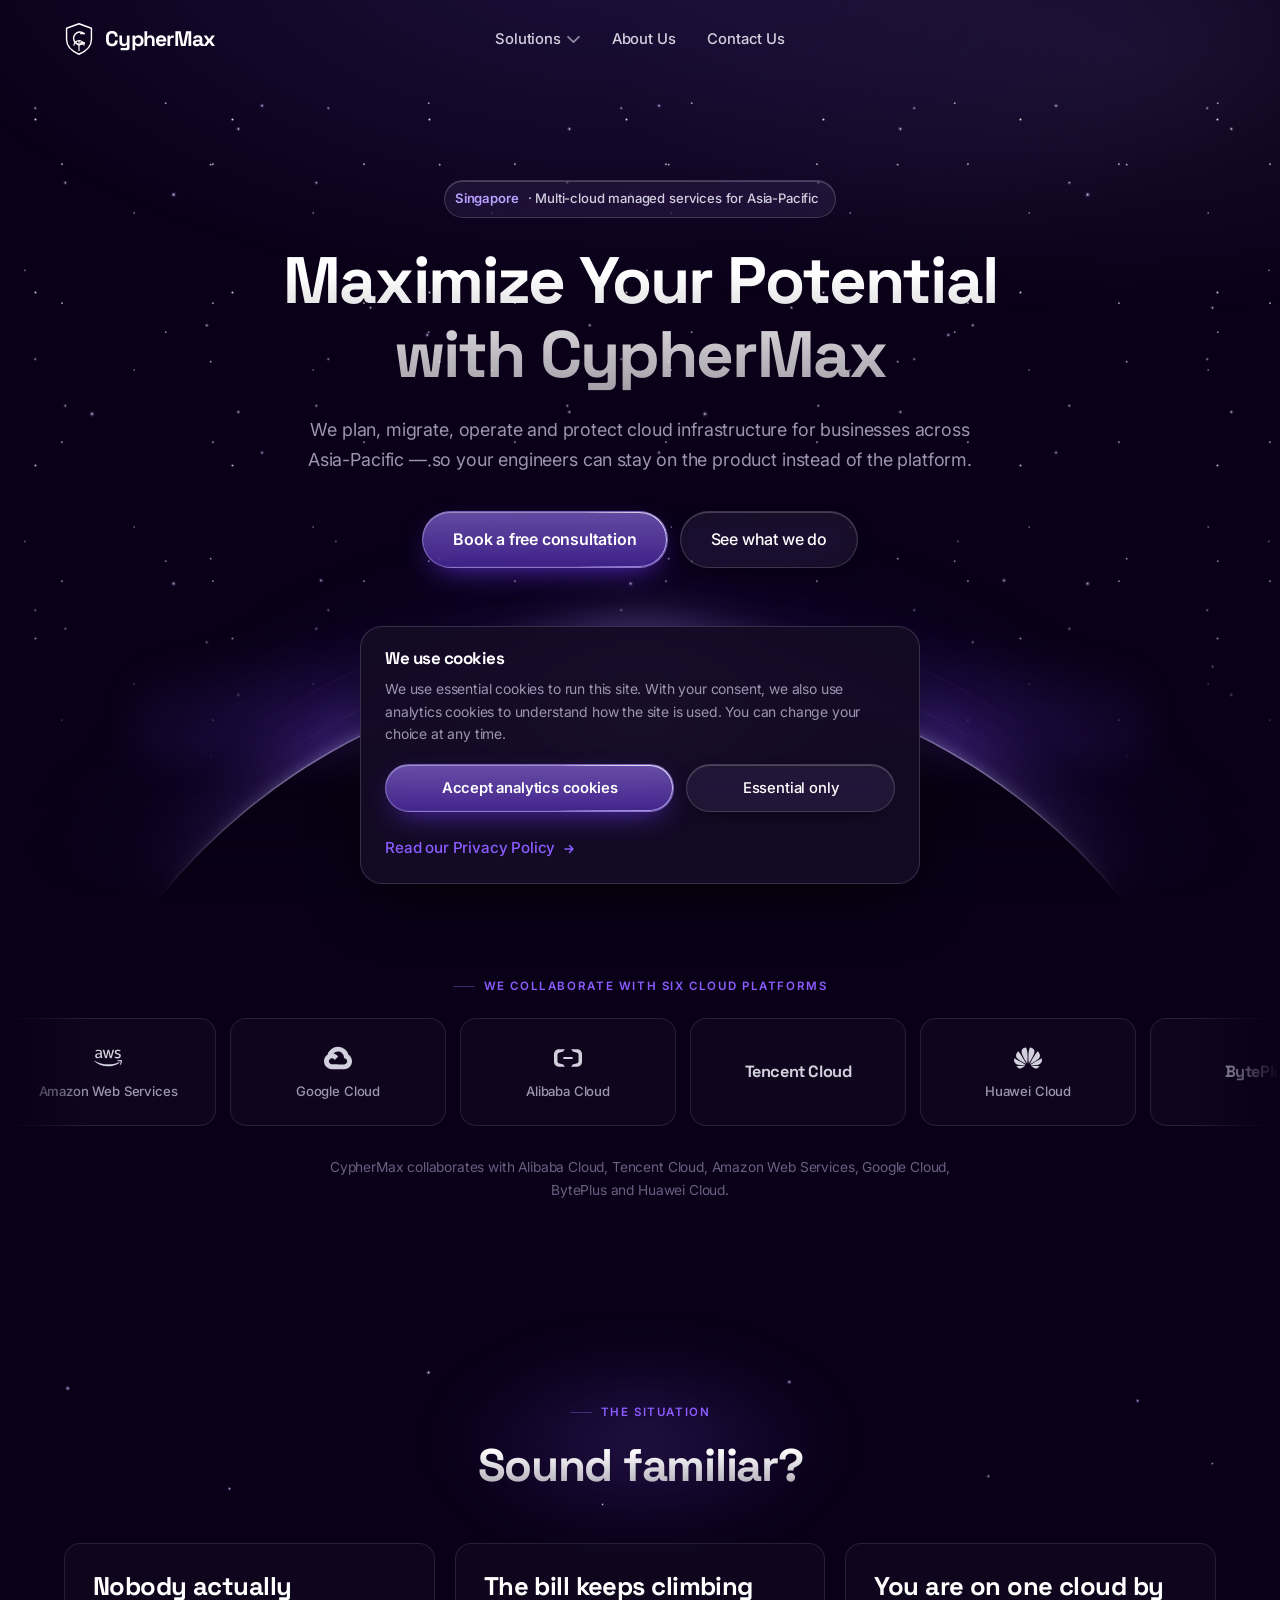
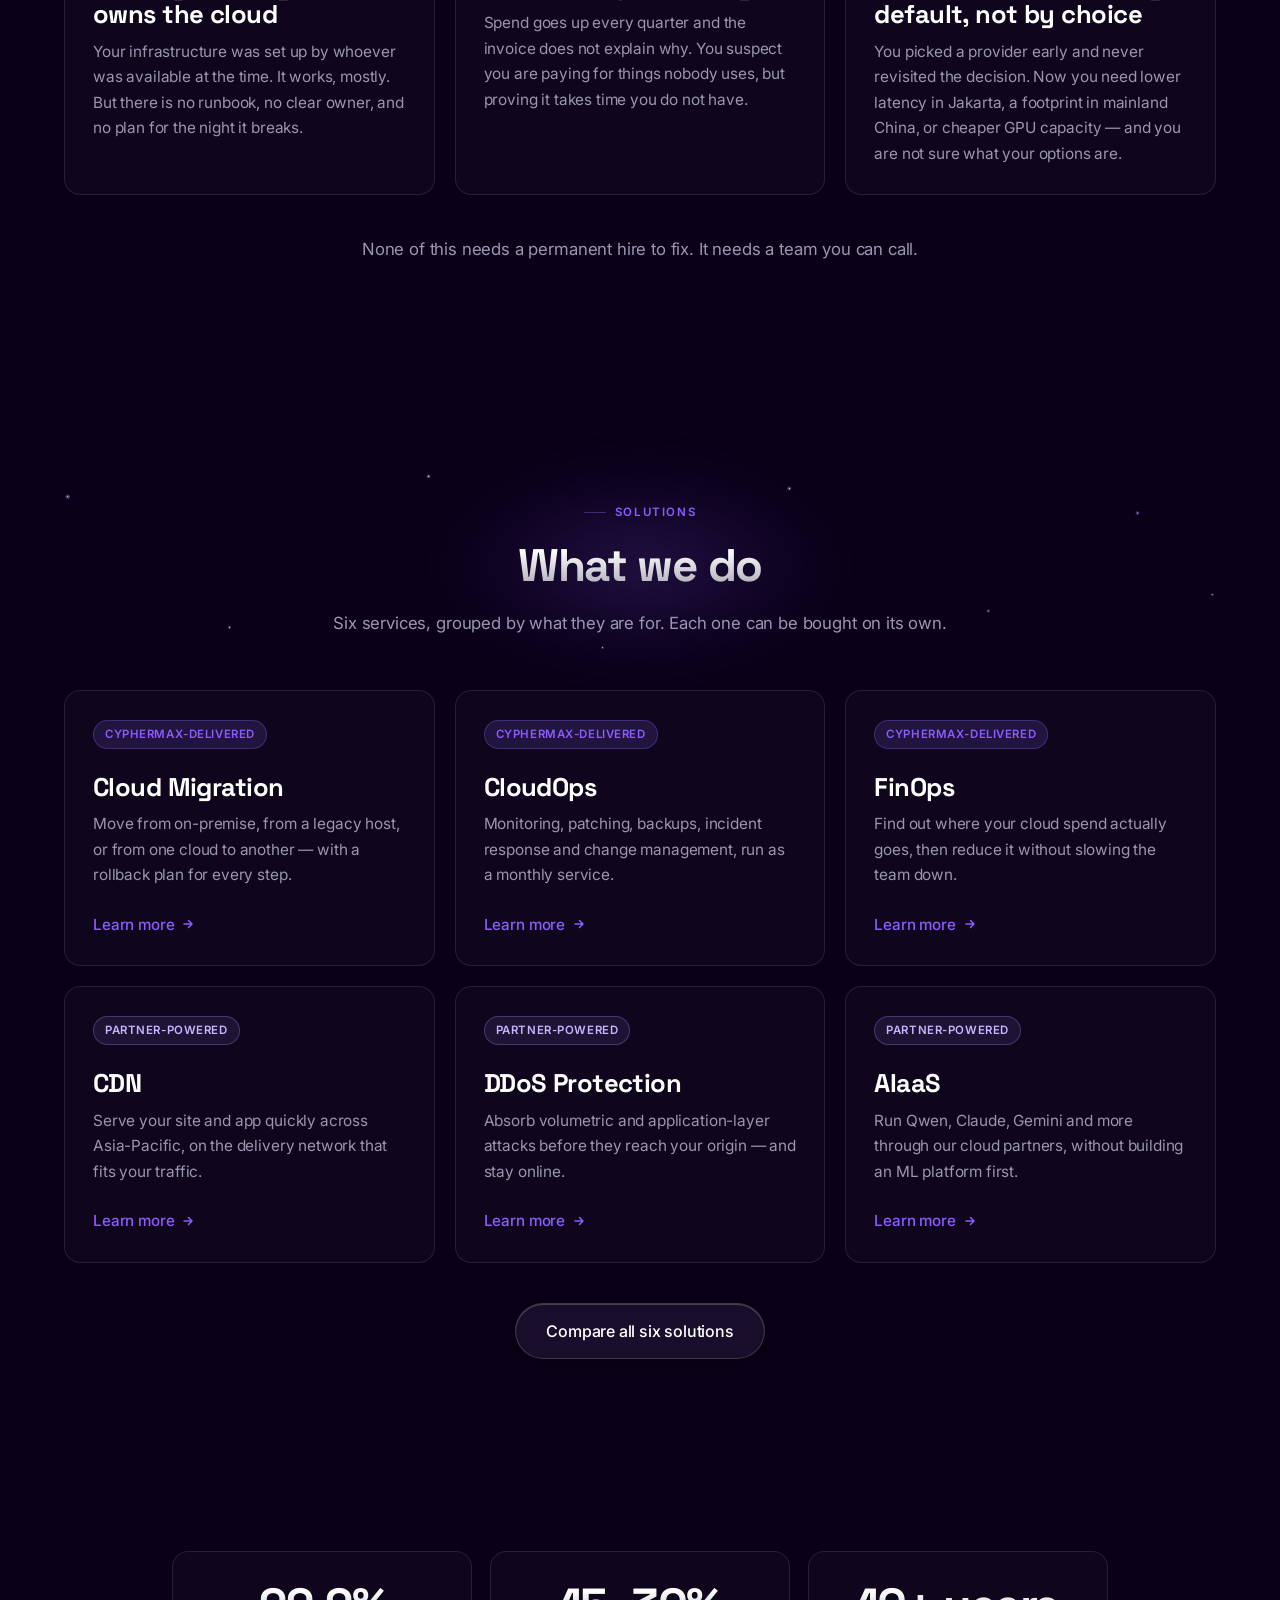
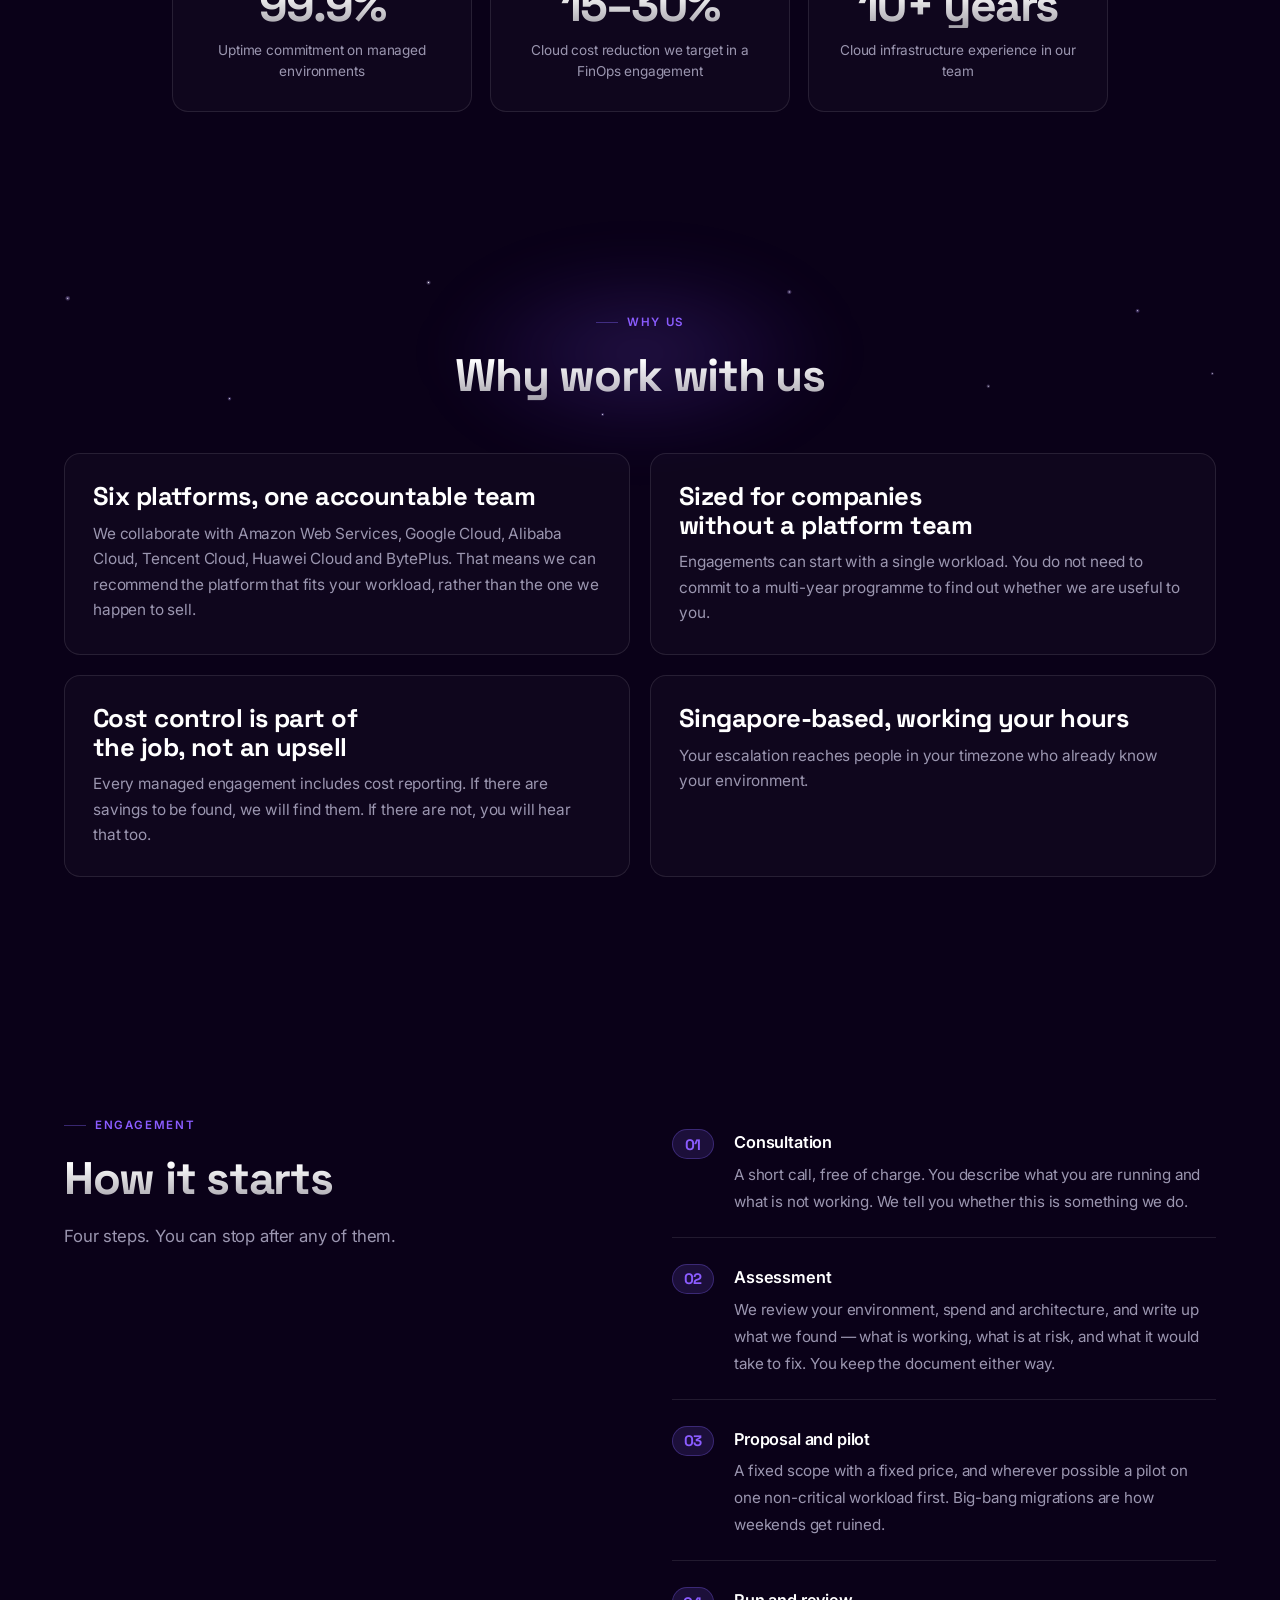
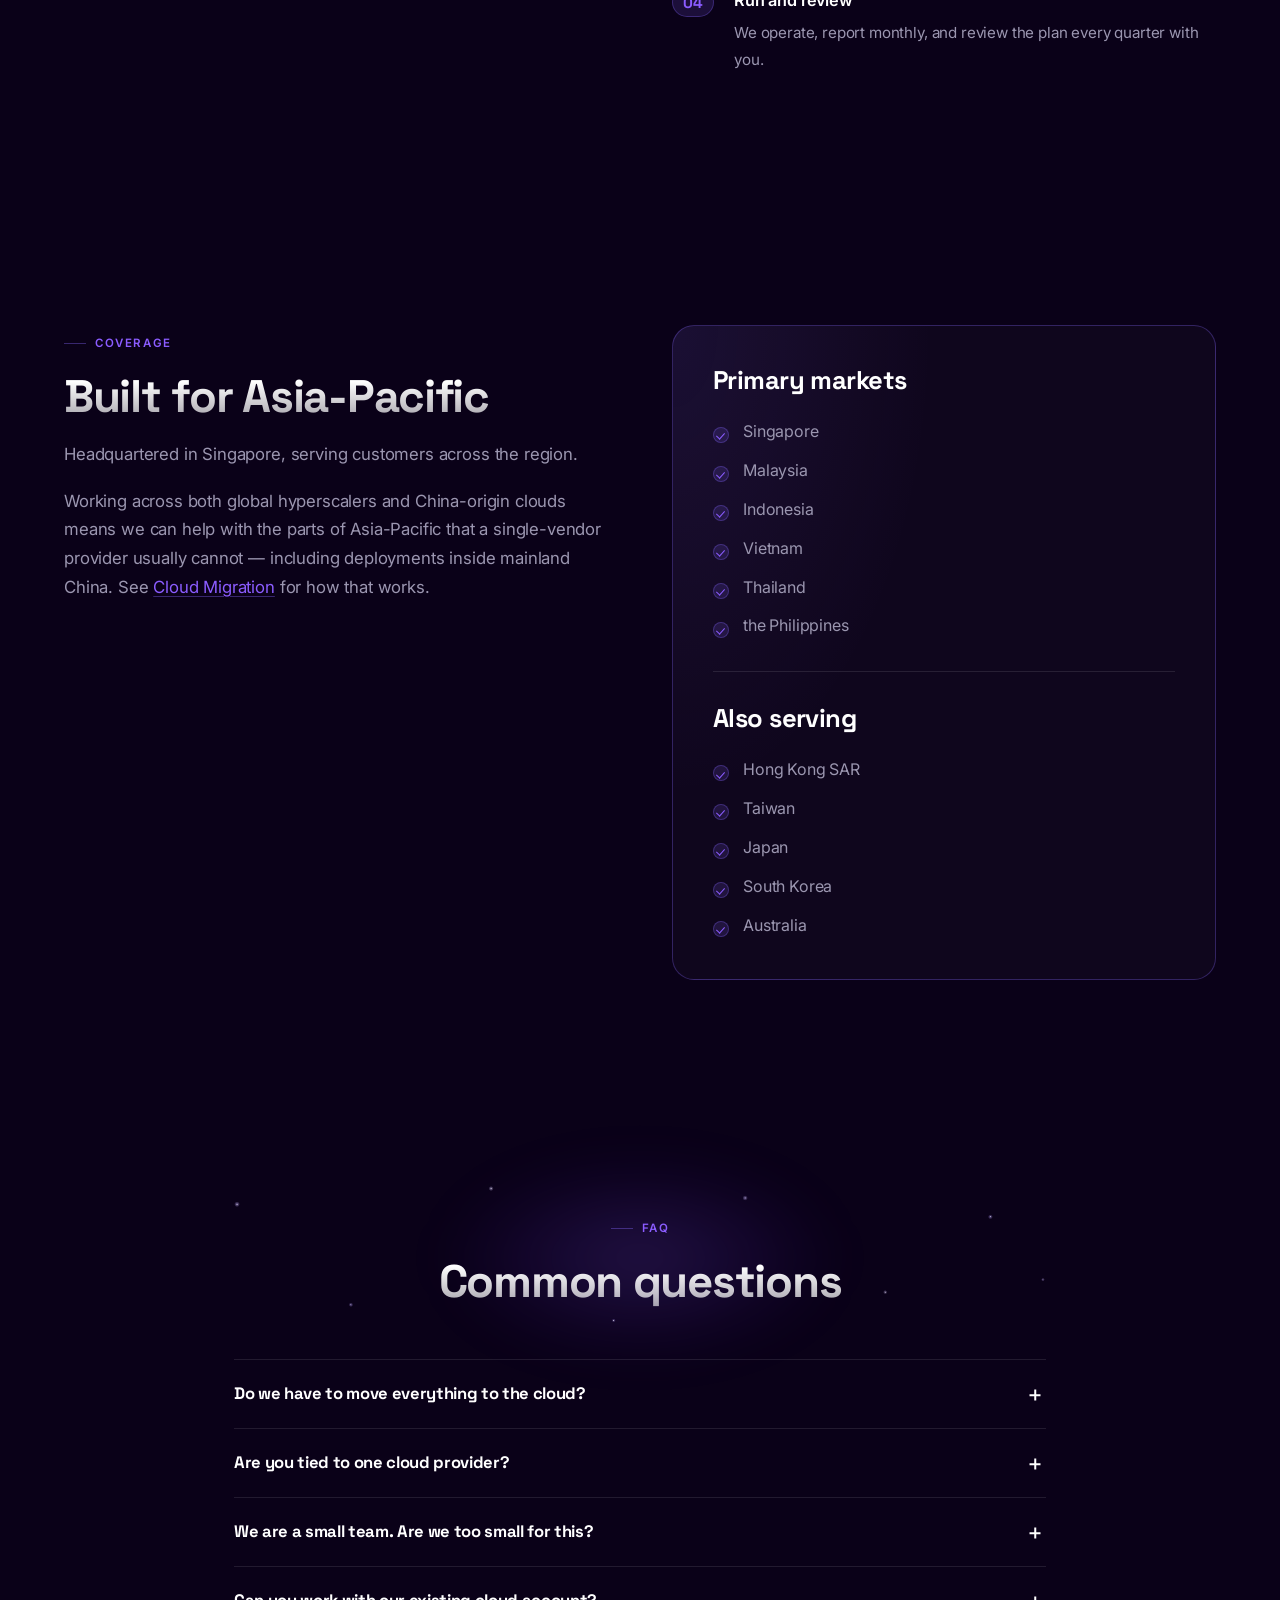
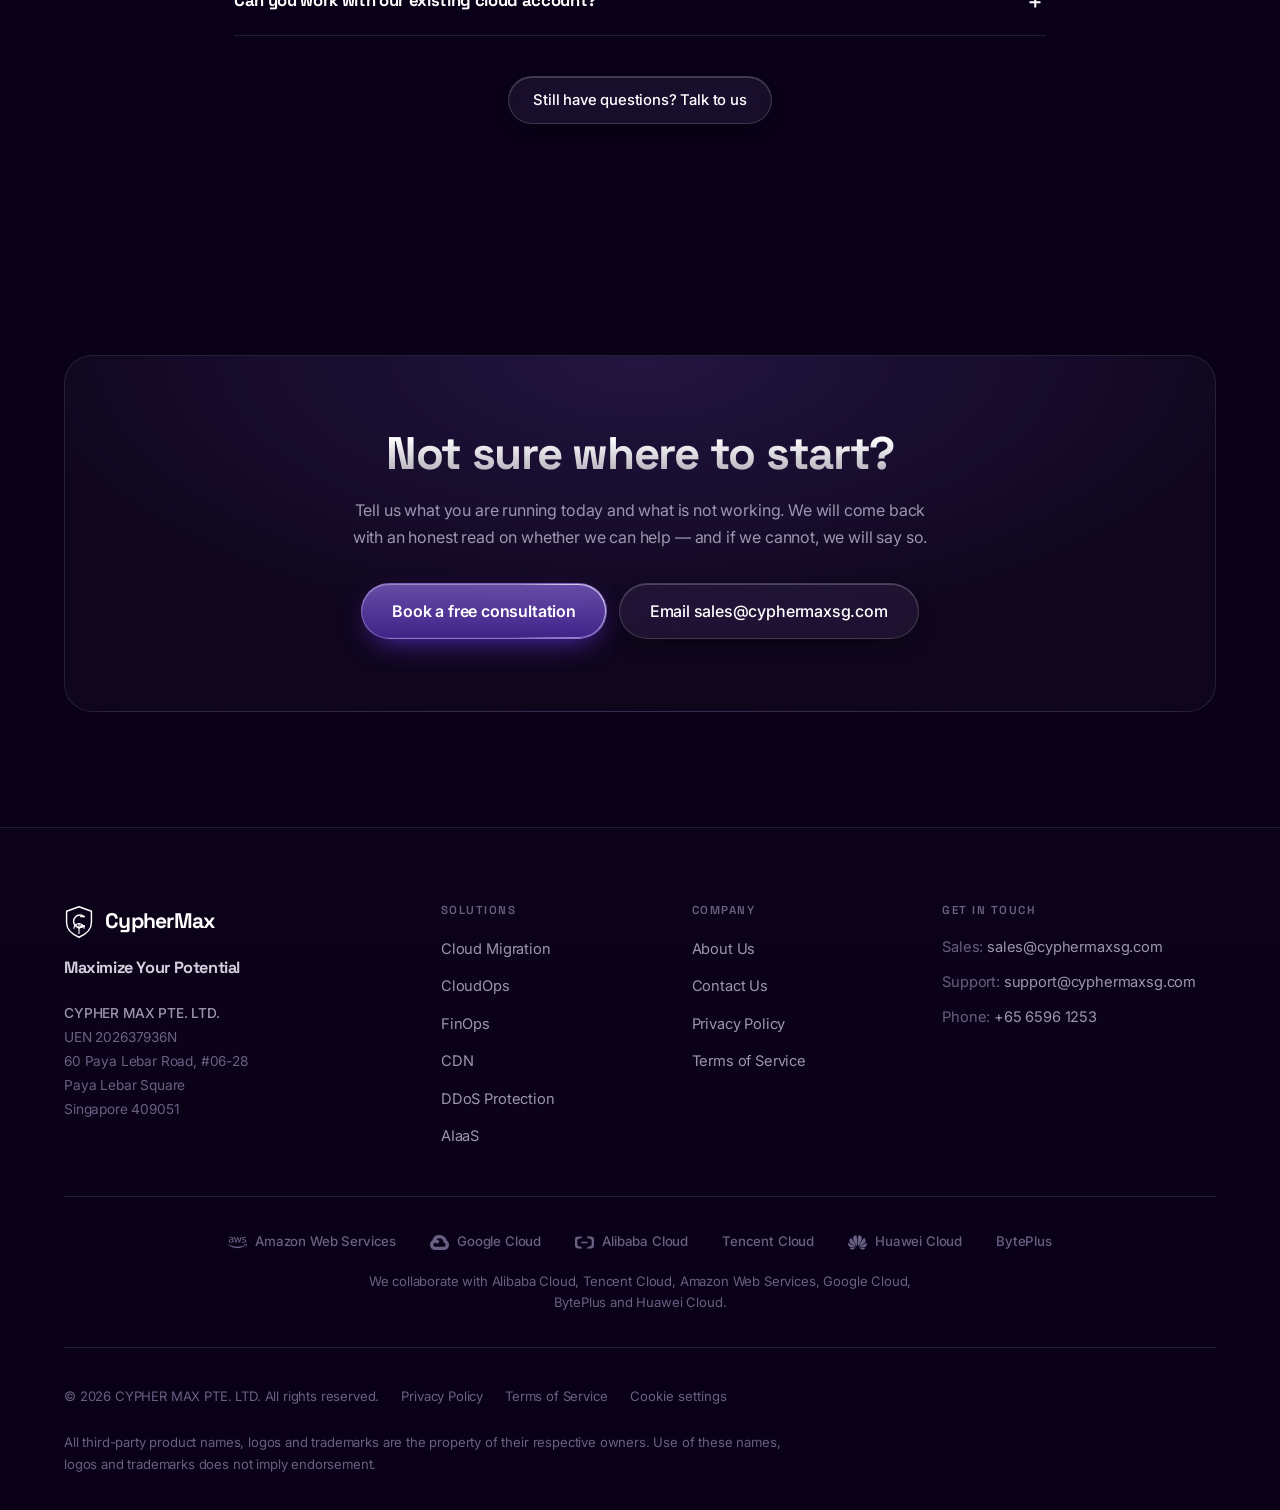
==== commit a4cd20bc: "Second Commit" ====
--- a/index.html
+++ b/index.html
@@ -12,11 +12,11 @@
 <meta property="og:locale" content="en_SG">
 <meta property="og:url" content="https://cyphermaxsg.com/">
 <meta property="og:title" content="CypherMax — Maximize Your Potential">
-<meta property="og:description" content="Migration, operations, cost control, delivery and protection across six certified cloud platforms.">
+<meta property="og:description" content="Migration, operations, cost control, delivery and protection across six major cloud platforms.">
 <meta property="og:image" content="https://cyphermaxsg.com/assets/og-image.png">
 <meta name="twitter:card" content="summary_large_image">
 <meta name="twitter:title" content="CypherMax — Maximize Your Potential">
-<meta name="twitter:description" content="Migration, operations, cost control, delivery and protection across six certified cloud platforms.">
+<meta name="twitter:description" content="Migration, operations, cost control, delivery and protection across six major cloud platforms.">
 <meta name="twitter:image" content="https://cyphermaxsg.com/assets/og-image.png">
 
 <link rel="icon" href="assets/favicon.svg" type="image/svg+xml">
@@ -51,7 +51,7 @@
   "@type": "FAQPage",
   "mainEntity": [
     { "@type": "Question", "name": "Do we have to move everything to the cloud?", "acceptedAnswer": { "@type": "Answer", "text": "No. A lot of our work is helping teams decide what should move, what should stay, and what should simply be switched off. If the answer is \"leave it where it is,\" we will say so." } },
-    { "@type": "Question", "name": "Are you tied to one cloud provider?", "acceptedAnswer": { "@type": "Answer", "text": "No. We hold certified partner status across six platforms, which is exactly why we can give you a straight recommendation. The right answer is sometimes to stay where you are." } },
+    { "@type": "Question", "name": "Are you tied to one cloud provider?", "acceptedAnswer": { "@type": "Answer", "text": "No. We collaborate with six platforms, which is exactly why we can give you a straight recommendation. The right answer is sometimes to stay where you are." } },
     { "@type": "Question", "name": "We are a small team. Are we too small for this?", "acceptedAnswer": { "@type": "Answer", "text": "Probably not. Most of our customers have between 10 and 250 staff and no dedicated infrastructure team — that is the situation these services are designed for." } },
     { "@type": "Question", "name": "Can you work with our existing cloud account?", "acceptedAnswer": { "@type": "Answer", "text": "Yes. We can operate inside accounts you already own and pay for directly, or bill partner services through CypherMax, whichever you prefer." } }
   ]
@@ -242,7 +242,7 @@
         <article class="card" data-reveal>
           <h3 class="card__title">Six platforms, one accountable team</h3>
           <p class="card__body">
-            We are a certified partner across Amazon Web Services, Google Cloud,
+            We collaborate with Amazon Web Services, Google Cloud,
             Alibaba Cloud, Tencent Cloud, Huawei Cloud and BytePlus. That means we
             can recommend the platform that fits your workload, rather than the one
             we happen to sell.
@@ -412,7 +412,7 @@
             <span class="faq__icon" aria-hidden="true"></span>
           </button>
           <div class="faq__a" id="faq-home-2" data-open="false"><div>
-            <p>No. We hold certified partner status across six platforms, which is
+            <p>No. We collaborate with six platforms, which is
             exactly why we can give you a straight recommendation. The right answer
             is sometimes to stay where you are.</p>
           </div></div>
--- a/assets/css/style.css
+++ b/assets/css/style.css
@@ -76,8 +76,9 @@
 
 html {
   scroll-behavior: smooth;
-  /* Offset for the sticky header when jumping to an anchor. */
-  scroll-padding-top: 96px;
+  /* A little breathing room above an anchor target. The header is not sticky,
+     so this no longer has to clear it — it is just margin. */
+  scroll-padding-top: 24px;
   -webkit-text-size-adjust: 100%;
 }
 
@@ -250,15 +251,71 @@
 .section { padding-block: var(--section-y); }
 .section--tight { padding-block: clamp(52px, 6vw, 80px); }
 
-/* A panel one step up from the page background, used to break up long pages. */
-.section--panel {
-  background: linear-gradient(180deg, rgba(255, 255, 255, .018) 0%, rgba(255, 255, 255, 0) 100%);
-  border-block: 1px solid var(--border);
-}
-
-.section-head { margin-bottom: 52px; }
+/* A panel one step up from the page background, used to break up long pages.
+   Sections meet through a soft glow rather than a ruled line: a violet bloom
+   at each edge, plus a hairline that fades out before it reaches either side,
+   so there is no hard horizontal cut anywhere on the page. */
+/* Deliberately bare. Sections run into each other with nothing between them —
+   no border, no tint, no glow — so the page reads as one continuous surface and
+   the only rhythm comes from spacing and the lit section headings.
+   The class is kept on the markup as the marker for "this section would take a
+   distinct treatment"; add it back here if one is ever wanted. */
+.section--panel { position: relative; }
+
+/* Section headings sit in their own pool of light: a soft violet bloom behind
+   the text, and a scatter of small glowing dots around it, echoing the hero's
+   starfield so the two read as one system. Both are decorative pseudo-elements;
+   the heading's own children are lifted above them. */
+.section-head {
+  position: relative;
+  margin-bottom: 52px;
+}
+.section-head > * { position: relative; z-index: 1; }
+
+.section-head::before {
+  content: '';
+  position: absolute;
+  top: 50%;
+  left: 0;
+  width: min(560px, 96%);
+  height: 280px;
+  transform: translateY(-50%);
+  background: radial-gradient(ellipse 50% 50% at 50% 50%,
+    rgba(139, 92, 255, .20) 0%,
+    rgba(113, 61, 255, .08) 44%,
+    transparent 72%);
+  filter: blur(26px);
+  pointer-events: none;
+}
+
+/* One dot per gradient — the background box is the heading block, so each
+   percentage position places a single star rather than tiling a field. */
+.section-head::after {
+  content: '';
+  position: absolute;
+  inset: -34px -4% -26px;
+  pointer-events: none;
+  background-repeat: no-repeat;
+  background-image:
+    radial-gradient(2.8px 2.8px at 4% 18%,  #fff 0%, rgba(199, 178, 255, .45) 28%, transparent 100%),
+    radial-gradient(2.2px 2.2px at 17% 82%, #fff 0%, rgba(185, 163, 255, .4) 28%, transparent 100%),
+    radial-gradient(2.5px 2.5px at 33% 8%,  #fff 0%, rgba(214, 200, 255, .42) 28%, transparent 100%),
+    radial-gradient(1.9px 1.9px at 47% 92%, #fff 0%, rgba(185, 163, 255, .36) 28%, transparent 100%),
+    radial-gradient(2.6px 2.6px at 62% 14%, #fff 0%, rgba(199, 178, 255, .42) 28%, transparent 100%),
+    radial-gradient(2.1px 2.1px at 78% 74%, #fff 0%, rgba(214, 200, 255, .38) 28%, transparent 100%),
+    radial-gradient(2.4px 2.4px at 90% 26%, #fff 0%, rgba(185, 163, 255, .4) 28%, transparent 100%),
+    radial-gradient(1.8px 1.8px at 96% 66%, #fff 0%, rgba(199, 178, 255, .34) 28%, transparent 100%);
+  animation: section-sparkle 6.5s ease-in-out infinite;
+}
+
+@keyframes section-sparkle {
+  0%, 100% { opacity: .45; }
+  50%      { opacity: 1; }
+}
+
 .section-head--center { text-align: center; }
 .section-head--center .section-intro { margin-inline: auto; }
+.section-head--center::before { left: 50%; transform: translate(-50%, -50%); }
 
 .grid { display: grid; gap: 20px; }
 .grid--2 { grid-template-columns: repeat(2, 1fr); }
@@ -539,20 +596,10 @@
 /* --------------------------------------------------------------------------
    7. Header
    -------------------------------------------------------------------------- */
+/* Not sticky: the bar scrolls away with the page. */
 .site-header {
-  position: sticky;
-  top: 0;
+  position: relative;
   z-index: 100;
-  border-bottom: 1px solid transparent;
-  transition: background-color .3s var(--ease), border-color .3s var(--ease),
-              backdrop-filter .3s var(--ease);
-}
-/* Reduced height and a backdrop once the page scrolls (spec 3.1). */
-.site-header.is-stuck {
-  background: rgba(10, 1, 24, .78);
-  backdrop-filter: saturate(160%) blur(14px);
-  -webkit-backdrop-filter: saturate(160%) blur(14px);
-  border-bottom-color: var(--border);
 }
 
 .site-header__inner {
@@ -560,9 +607,7 @@
   align-items: center;
   gap: 28px;
   height: 78px;
-  transition: height .3s var(--ease);
-}
-.site-header.is-stuck .site-header__inner { height: 64px; }
+}
 
 /* The logo and the right-hand slot each take an equal flexible share, which
    keeps the nav optically centred in the bar whatever the logo's width. */
